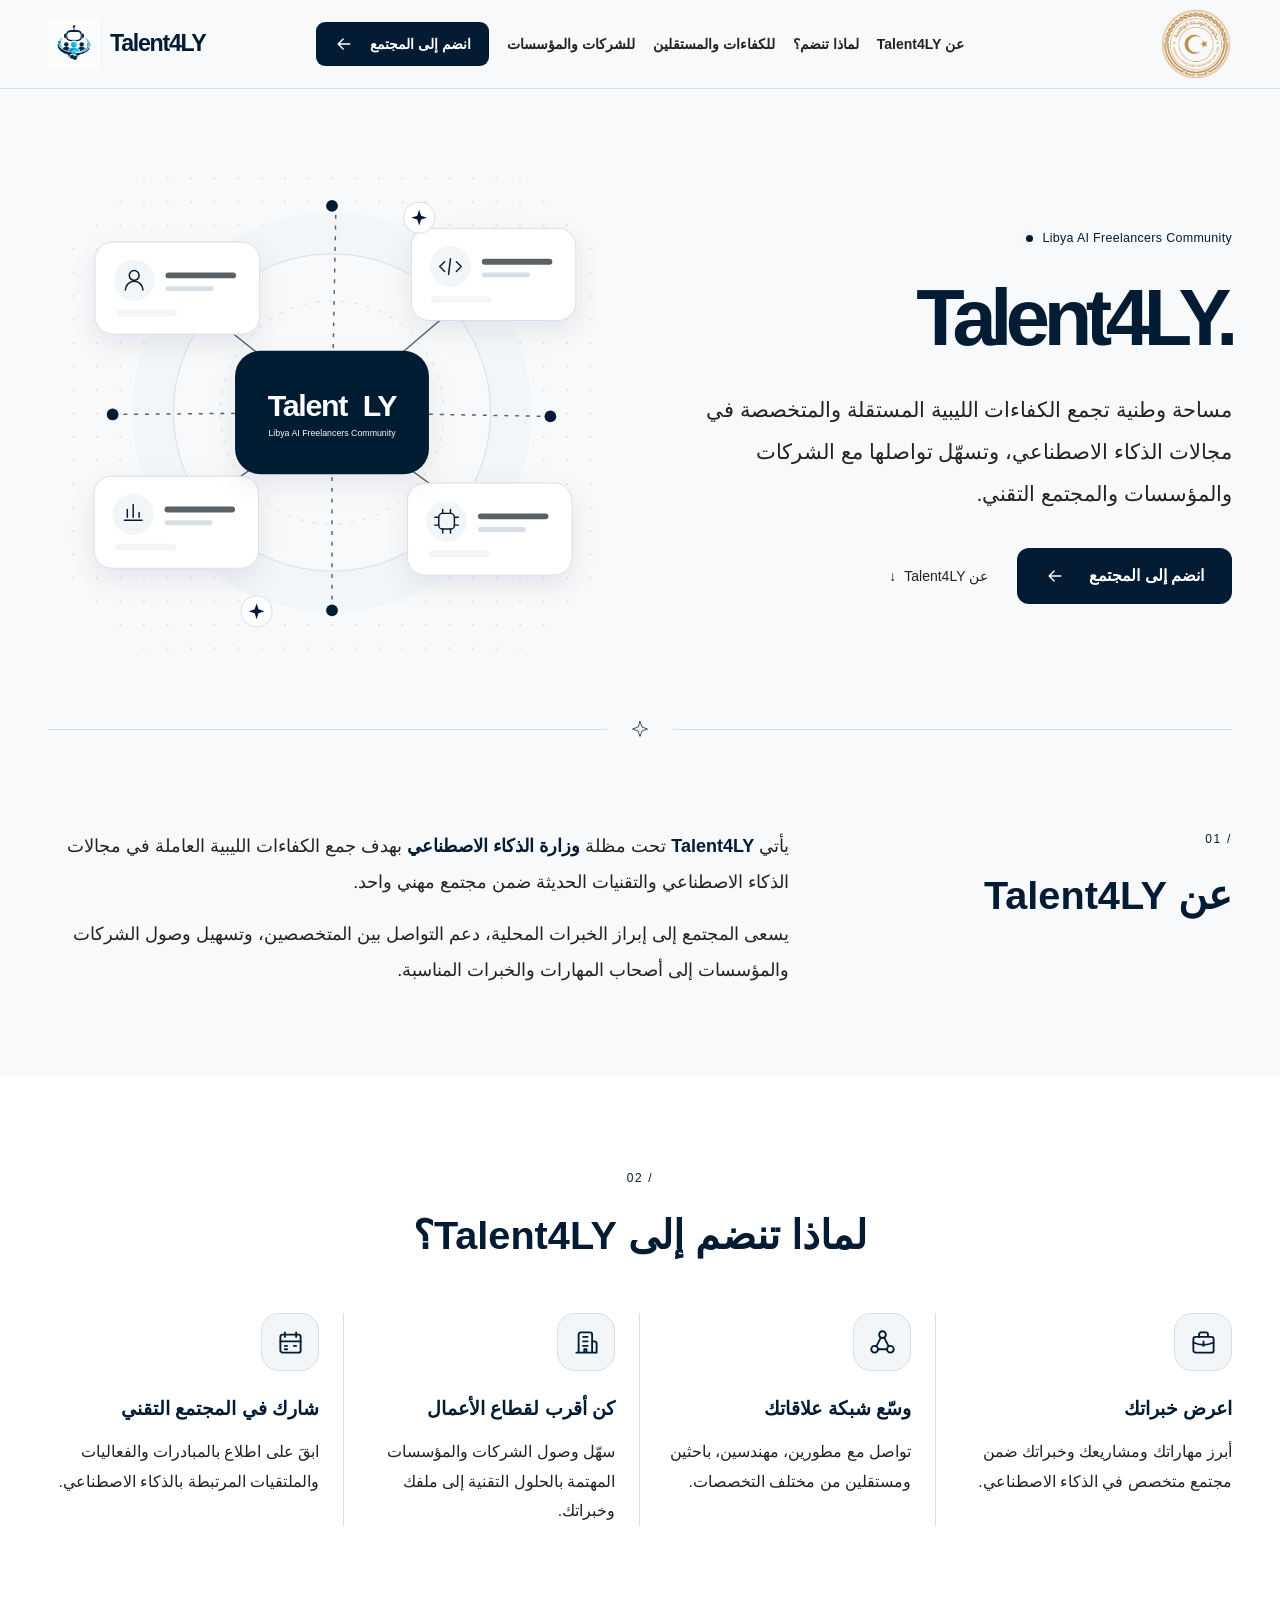
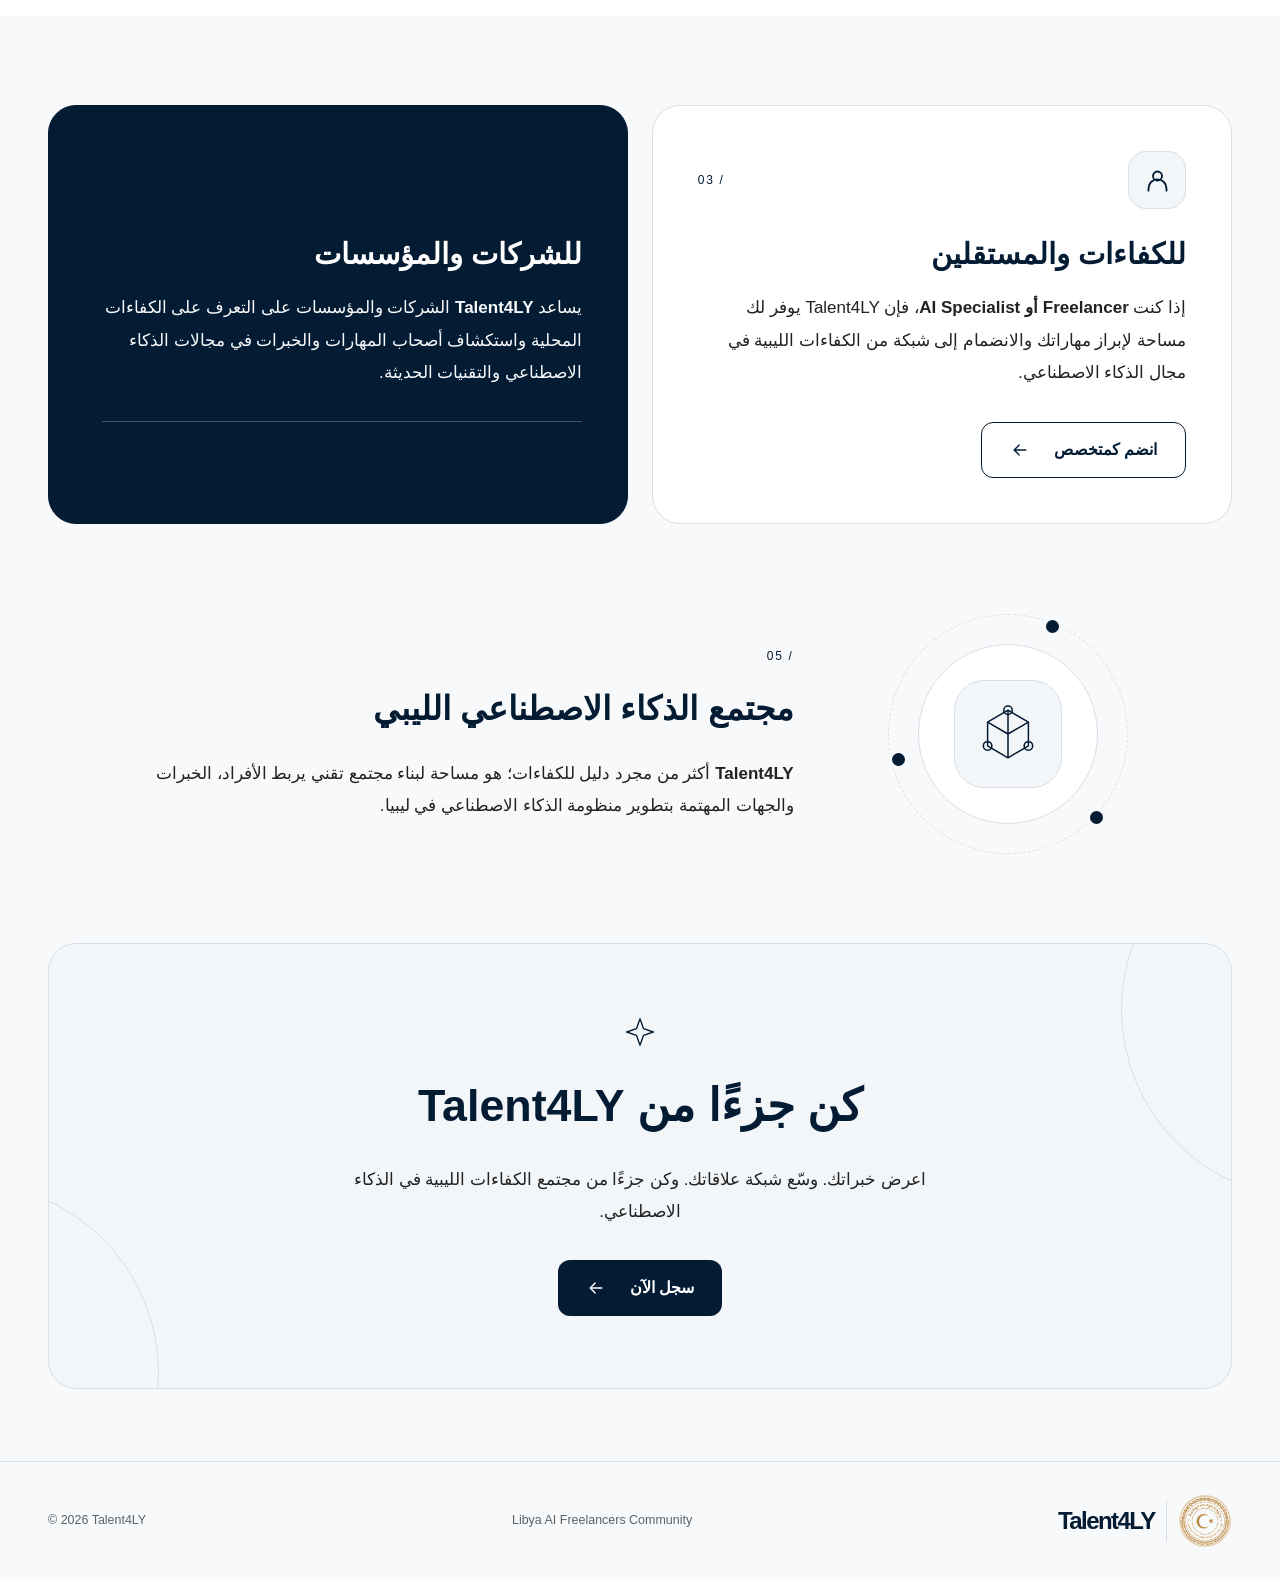
==== index.html @ d63dd7c6 "Move site files to repository root for GitHub Pages" ====
<!doctype html>
<html lang="ar" dir="rtl">
  <head>
    <meta charset="UTF-8">
    <meta name="viewport" content="width=device-width, initial-scale=1.0">
    <meta name="theme-color" content="#163e35">
    <meta name="description" content="Talent4LY مساحة وطنية تجمع الكفاءات الليبية المستقلة والمتخصصة في مجالات الذكاء الاصطناعي، وتسهّل تواصلها مع الشركات والمؤسسات والمجتمع التقني.">
    <title>Talent4LY | مجتمع مستقلي الذكاء الاصطناعي في ليبيا</title>
    <link rel="stylesheet" href="./style.css">
    <script src="./script.js" defer></script>
  </head>
  <body>
    <a class="skip-link" href="#main-content">انتقل إلى المحتوى</a>

    <!-- Shared vector icons keep the page independent of external libraries. -->
    <svg class="icon-definitions" xmlns="http://www.w3.org/2000/svg" aria-hidden="true">
      <defs>
        <symbol id="icon-arrow" viewBox="0 0 24 24">
          <path d="M19 12H5m6-6-6 6 6 6" />
        </symbol>
        <symbol id="icon-brand" viewBox="0 0 40 40">
          <path d="m20 6 12 7v14l-12 7-12-7V13Zm0 0v14m12-7-12 7-12-7m12 7v14" />
          <circle cx="20" cy="6" r="2.5" /><circle cx="8" cy="27" r="2.5" /><circle cx="32" cy="27" r="2.5" />
        </symbol>
        <symbol id="icon-work" viewBox="0 0 24 24">
          <rect x="3" y="7" width="18" height="14" rx="2" />
          <path d="M8 7V5a2 2 0 0 1 2-2h4a2 2 0 0 1 2 2v2M3 12a21 21 0 0 0 18 0M12 11v4" />
        </symbol>
        <symbol id="icon-network" viewBox="0 0 24 24">
          <circle cx="12" cy="5" r="3" /><circle cx="5" cy="18" r="3" /><circle cx="19" cy="18" r="3" />
          <path d="m10.5 7.6-4 7.8m7-7.8 4 7.8M8 18h8" />
        </symbol>
        <symbol id="icon-building" viewBox="0 0 24 24">
          <path d="M3 21h18M5 21V5a2 2 0 0 1 2-2h8a2 2 0 0 1 2 2v16m0-10h2a2 2 0 0 1 2 2v8M9 7h4M9 11h4M9 15h4m-3 6v-3h2v3" />
        </symbol>
        <symbol id="icon-calendar" viewBox="0 0 24 24">
          <rect x="3" y="5" width="18" height="16" rx="2" />
          <path d="M7 3v4m10-4v4M3 11h18m-14 4h2m6 0h2m-10 3h2" />
        </symbol>
        <symbol id="icon-person" viewBox="0 0 24 24">
          <circle cx="12" cy="8" r="4" /><path d="M4 21v-2a8 8 0 0 1 16 0v2" />
        </symbol>
        <symbol id="icon-spark" viewBox="0 0 24 24">
          <path d="m12 2 2.6 7.4L22 12l-7.4 2.6L12 22l-2.6-7.4L2 12l7.4-2.6Z" />
        </symbol>
      </defs>
    </svg>

    <header class="site-header">
      <div class="container header-inner">
        <div class="navbar-ministry">
          <img
            class="navbar-ministry-logo"
            src="./assets/ministry-logo.png"
            alt="وزارة الاقتصاد الرقمي والذكاء الاصطناعي"
            width="72" height="72" decoding="async"
          >
        </div>

        <button class="menu-toggle" type="button" aria-label="فتح القائمة"
          aria-expanded="false" aria-controls="primary-navigation">
          <span></span><span></span>
        </button>

        <nav class="site-nav" id="primary-navigation" aria-label="التنقل الرئيسي">
          <a class="nav-link" href="#about">عن Talent4LY</a>
          <a class="nav-link" href="#benefits">لماذا تنضم؟</a>
          <a class="nav-link" href="#freelancers">للكفاءات والمستقلين</a>
          <a class="nav-link" href="#companies">للشركات والمؤسسات</a>
          <a class="button button--small button--primary nav-join" href="#join" data-registration-link>
            انضم إلى المجتمع
            <svg class="icon" aria-hidden="true"><use href="#icon-arrow" /></svg>
          </a>
        </nav>

        <a class="navbar-project" href="#home" dir="ltr" aria-label="Talent4LY، الصفحة الرئيسية">
          <img class="navbar-project-logo" src="./assets/bot-logo.png"
            alt="" width="52" height="52" decoding="async">
          <span class="navbar-project-name">Talent<span>4</span>LY</span>
        </a>
      </div>
    </header>

    <main id="main-content" tabindex="-1">
      <section class="hero" id="home" aria-labelledby="hero-title">
        <div class="container hero-grid">
          <div class="hero-content">
            <p class="eyebrow" dir="ltr"><span class="status-dot" aria-hidden="true"></span>Libya AI Freelancers Community</p>
            <h1 class="hero-title" id="hero-title" dir="ltr">Talent<span>4</span>LY<span class="title-dot" aria-hidden="true">.</span></h1>
            <p class="hero-description">مساحة وطنية تجمع الكفاءات الليبية المستقلة والمتخصصة في مجالات الذكاء الاصطناعي، وتسهّل تواصلها مع الشركات والمؤسسات والمجتمع التقني.</p>
            <a class="button button--primary" href="#join" data-registration-link>انضم إلى المجتمع<svg class="icon" aria-hidden="true"><use href="#icon-arrow" /></svg></a>
            <a class="hero-explore" href="#about">عن Talent4LY<span aria-hidden="true">↓</span></a>
          </div>

          <!-- Decorative network: no member counts, profiles, or service claims. -->
          <div class="hero-visual" aria-hidden="true">
            <svg class="network-art" viewBox="0 0 580 530" xmlns="http://www.w3.org/2000/svg">
              <defs>
                <pattern id="network-dots" width="24" height="24" patternUnits="userSpaceOnUse"><circle cx="2" cy="2" r="1" fill="var(--color-border)" /></pattern>
                <filter id="card-shadow" x="-40%" y="-40%" width="180%" height="200%"><feDropShadow dx="0" dy="10" stdDeviation="13" flood-color="var(--color-primary)" flood-opacity=".08" /></filter>
              </defs>
              <rect x="16" y="16" width="548" height="498" rx="120" fill="url(#network-dots)" />
              <circle cx="290" cy="265" r="204" fill="var(--color-accent-soft)" />
              <circle cx="290" cy="265" r="162" fill="var(--color-background)" stroke="var(--color-border)" />
              <circle cx="290" cy="265" r="114" fill="none" stroke="var(--color-border)" stroke-dasharray="4 9" />
              <g fill="none" stroke="var(--color-muted)" stroke-width="1.5">
                <path d="M290 265 132 139M290 265 455 124M290 265 131 376M290 265 452 383" />
                <path d="M290 265 294 54M290 265 513 269M290 265 290 467M290 265 66 267" stroke-dasharray="4 7" />
              </g>
              <g class="network-pulse"><circle cx="290" cy="54" r="6" fill="var(--color-primary)" /><circle cx="513" cy="269" r="6" fill="var(--color-accent)" /><circle cx="290" cy="467" r="6" fill="var(--color-primary)" /><circle cx="66" cy="267" r="6" fill="var(--color-accent)" /></g>
              <g filter="url(#card-shadow)">
                <rect x="48" y="91" width="168" height="94" rx="18" fill="var(--color-surface)" stroke="var(--color-border)" />
                <rect x="371" y="77" width="168" height="94" rx="18" fill="var(--color-surface)" stroke="var(--color-border)" />
                <rect x="47" y="330" width="168" height="94" rx="18" fill="var(--color-surface)" stroke="var(--color-border)" />
                <rect x="367" y="337" width="168" height="94" rx="18" fill="var(--color-surface)" stroke="var(--color-border)" />
              </g>
              <g fill="var(--color-accent-soft)"><circle cx="88" cy="130" r="21" /><circle cx="411" cy="116" r="21" /><circle cx="87" cy="369" r="21" /><circle cx="407" cy="376" r="21" /></g>
              <g fill="none" stroke="var(--color-primary)" stroke-width="1.5" stroke-linecap="round" stroke-linejoin="round">
                <circle cx="88" cy="125" r="5" /><path d="M79 140a9 9 0 0 1 18 0" />
                <path d="m405 111-5 5 5 5m12-10 5 5-5 5m-6-13-2 16" />
                <path d="M78 375h18m-15-3v-8m6 8v-13m6 13v-5" />
                <rect x="399" y="368" width="16" height="16" rx="4" /><path d="M403 364v4m8-4v4m-8 16v4m8-4v4m-16-16h4m-4 8h4m16-8h4m-4 8h4" />
              </g>
              <g fill="var(--color-muted)"><rect x="120" y="122" width="72" height="6" rx="3" /><rect x="443" y="108" width="72" height="6" rx="3" /><rect x="119" y="361" width="72" height="6" rx="3" /><rect x="439" y="368" width="72" height="6" rx="3" /></g>
              <g fill="var(--color-border)"><rect x="120" y="136" width="49" height="5" rx="2.5" /><rect x="443" y="122" width="49" height="5" rx="2.5" /><rect x="119" y="375" width="49" height="5" rx="2.5" /><rect x="439" y="382" width="49" height="5" rx="2.5" /></g>
              <g fill="var(--color-accent-soft)"><rect x="70" y="160" width="62" height="7" rx="3.5" /><rect x="391" y="146" width="62" height="7" rx="3.5" /><rect x="69" y="399" width="62" height="7" rx="3.5" /><rect x="389" y="406" width="62" height="7" rx="3.5" /></g>
              <g filter="url(#card-shadow)">
                <rect x="191" y="202" width="198" height="126" rx="26" fill="var(--color-primary)" />
                <path d="M215 227h18m-18 0v18M365 303h-18m18 0v-18" fill="none" stroke="var(--color-accent)" stroke-width="1.5" />
                <text x="290" y="269" text-anchor="middle" fill="var(--color-white)" font-family="Arial, sans-serif" font-size="31" font-weight="700" letter-spacing="-1.3" direction="ltr">Talent<tspan fill="var(--color-accent)">4</tspan>LY</text>
                <text x="290" y="289" text-anchor="middle" fill="var(--color-background)" font-family="Arial, sans-serif" font-size="9" direction="ltr">Libya AI Freelancers Community</text>
              </g>
              <g fill="var(--color-surface)" stroke="var(--color-border)"><circle cx="379" cy="66" r="16" /><circle cx="213" cy="468" r="16" /></g>
              <path d="m379 58 2 6 6 2-6 2-2 6-2-6-6-2 6-2Zm-166 402 2 6 6 2-6 2-2 6-2-6-6-2 6-2Z" fill="var(--color-primary)" />
            </svg>
          </div>
        </div>
        <div class="container hero-rule"><span></span><svg class="icon" aria-hidden="true"><use href="#icon-spark" /></svg><span></span></div>
      </section>

      <section class="section about-section" id="about" aria-labelledby="about-title">
        <div class="container about-grid">
          <div class="section-heading">
            <span class="section-number" aria-hidden="true">01 /</span>
            <h2 id="about-title">عن <bdi>Talent4LY</bdi></h2>
          </div>
          <div class="about-copy">
            <p>يأتي <strong dir="ltr">Talent4LY</strong> تحت مظلة <strong>وزارة الذكاء الاصطناعي</strong> بهدف جمع الكفاءات الليبية العاملة في مجالات الذكاء الاصطناعي والتقنيات الحديثة ضمن مجتمع مهني واحد.</p>
            <p>يسعى المجتمع إلى إبراز الخبرات المحلية، دعم التواصل بين المتخصصين، وتسهيل وصول الشركات والمؤسسات إلى أصحاب المهارات والخبرات المناسبة.</p>
          </div>
        </div>
      </section>

      <section class="section benefits-section" id="benefits" aria-labelledby="benefits-title">
        <div class="container">
          <div class="section-heading section-heading--center">
            <span class="section-number" aria-hidden="true">02 /</span>
            <h2 id="benefits-title">لماذا تنضم إلى <bdi>Talent4LY</bdi>؟</h2>
          </div>
          <div class="benefits-grid">
            <article class="benefit">
              <span class="icon-box"><svg class="icon" aria-hidden="true"><use href="#icon-work" /></svg></span>
              <h3>اعرض خبراتك</h3>
              <p>أبرز مهاراتك ومشاريعك وخبراتك ضمن مجتمع متخصص في الذكاء الاصطناعي.</p>
            </article>
            <article class="benefit">
              <span class="icon-box"><svg class="icon" aria-hidden="true"><use href="#icon-network" /></svg></span>
              <h3>وسّع شبكة علاقاتك</h3>
              <p>تواصل مع مطورين، مهندسين، باحثين ومستقلين من مختلف التخصصات.</p>
            </article>
            <article class="benefit">
              <span class="icon-box"><svg class="icon" aria-hidden="true"><use href="#icon-building" /></svg></span>
              <h3>كن أقرب لقطاع الأعمال</h3>
              <p>سهّل وصول الشركات والمؤسسات المهتمة بالحلول التقنية إلى ملفك وخبراتك.</p>
            </article>
            <article class="benefit">
              <span class="icon-box"><svg class="icon" aria-hidden="true"><use href="#icon-calendar" /></svg></span>
              <h3>شارك في المجتمع التقني</h3>
              <p>ابقَ على اطلاع بالمبادرات والفعاليات والملتقيات المرتبطة بالذكاء الاصطناعي.</p>
            </article>
          </div>
        </div>
      </section>

      <div class="section audience-section">
        <div class="container audience-grid">
          <section class="audience-card audience-card--light" id="freelancers" aria-labelledby="freelancers-title">
            <div class="audience-card-top"><span class="icon-box"><svg class="icon" aria-hidden="true"><use href="#icon-person" /></svg></span><span class="section-number" aria-hidden="true">03 /</span></div>
            <h2 id="freelancers-title">للكفاءات والمستقلين</h2>
            <p>إذا كنت <strong><bdi>Freelancer</bdi> أو <bdi>AI Specialist</bdi></strong>، فإن <bdi>Talent4LY</bdi> يوفر لك مساحة لإبراز مهاراتك والانضمام إلى شبكة من الكفاءات الليبية في مجال الذكاء الاصطناعي.</p>
            <a class="button button--outline" href="#join" data-registration-link>انضم كمتخصص<svg class="icon" aria-hidden="true"><use href="#icon-arrow" /></svg></a>
          </section>
          <section class="audience-card audience-card--dark" id="companies" aria-labelledby="companies-title">
            <div class="audience-card-top"><span class="icon-box"><svg class="icon" aria-hidden="true"><use href="#icon-building" /></svg></span><span class="section-number" aria-hidden="true">04 /</span></div>
            <h2 id="companies-title">للشركات والمؤسسات</h2>
            <p>يساعد <strong dir="ltr">Talent4LY</strong> الشركات والمؤسسات على التعرف على الكفاءات المحلية واستكشاف أصحاب المهارات والخبرات في مجالات الذكاء الاصطناعي والتقنيات الحديثة.</p>
            <p class="audience-tagline">اكتشف الكفاءات. ابنِ علاقات مهنية. وتواصل مباشرة مع المتخصصين.</p>
          </section>
        </div>
      </div>

      <section class="section community-section" aria-labelledby="community-title">
        <div class="container community-grid">
          <div class="community-mark" aria-hidden="true">
            <span class="community-ring community-ring--outer"></span><span class="community-ring community-ring--inner"></span>
            <span class="community-center"><svg class="icon"><use href="#icon-brand" /></svg></span>
            <span class="community-node community-node--one"></span><span class="community-node community-node--two"></span><span class="community-node community-node--three"></span>
          </div>
          <div class="community-copy">
            <span class="section-number" aria-hidden="true">05 /</span>
            <h2 id="community-title">مجتمع الذكاء الاصطناعي الليبي</h2>
            <p><strong dir="ltr">Talent4LY</strong> أكثر من مجرد دليل للكفاءات؛ هو مساحة لبناء مجتمع تقني يربط الأفراد، الخبرات والجهات المهتمة بتطوير منظومة الذكاء الاصطناعي في ليبيا.</p>
          </div>
        </div>
      </section>

      <section class="join-section" id="join" aria-labelledby="join-title">
        <div class="container">
          <div class="join-panel">
            <svg class="join-spark icon" aria-hidden="true"><use href="#icon-spark" /></svg>
            <h2 id="join-title">كن جزءًا من <bdi>Talent4LY</bdi></h2>
            <p>اعرض خبراتك. وسّع شبكة علاقاتك. وكن جزءًا من مجتمع الكفاءات الليبية في الذكاء الاصطناعي.</p>
            <a class="button button--primary" href="#join" data-registration-link>سجل الآن<svg class="icon" aria-hidden="true"><use href="#icon-arrow" /></svg></a>
            <noscript><p class="no-script-note" id="registration-fallback">رابط التسجيل غير متاح في هذه النسخة.</p></noscript>
          </div>
        </div>
      </section>
    </main>

    <footer class="site-footer">
      <div class="container footer-inner">
        <a class="brand footer-brand" href="#home" aria-label="Talent4LY، العودة إلى بداية الصفحة">
          <img
            class="ministry-logo ministry-logo--footer" width="54" height="54" loading="lazy" decoding="async"
            src="./assets/ministry-logo.png"
            alt="حكومة الوحدة الوطنية - مكتب وزير الدولة للذكاء الاصطناعي والاقتصاد الرقمي والتطبيقات الإلكترونية"
          >
          <span class="brand-divider" aria-hidden="true"></span>
          <span class="brand-name" dir="ltr">Talent<span>4</span>LY</span>
        </a>
        <p lang="en" dir="ltr">Libya AI Freelancers Community</p>
        <small dir="ltr">© <span data-current-year>2026</span> Talent4LY</small>
      </div>
    </footer>

    <!-- A clear fallback until the real external registration URL is supplied. -->
    <dialog class="registration-dialog" id="registration-dialog" aria-labelledby="registration-title" aria-describedby="registration-description">
      <form method="dialog"><button class="dialog-close" aria-label="إغلاق" type="submit">×</button></form>
      <span class="icon-box"><svg class="icon" aria-hidden="true"><use href="#icon-network" /></svg></span>
      <h2 id="registration-title">الانضمام إلى <bdi>Talent4LY</bdi></h2>
      <p id="registration-description">رابط التسجيل غير متاح حالياً.</p>
      <form method="dialog"><button class="button button--primary" type="submit">حسناً</button></form>
    </dialog>
  </body>
</html>
---- style.css ----
/* 1. Design tokens: change the site's colors here. */
:root {
  --color-primary: #031B33;
  --color-accent: #031B33;
  --color-accent-hover: #0A284A;
  --color-accent-soft: #F3F6F9;
  --color-background: #F8F9FA;
  --color-surface: #FFFFFF;
  --color-white: #FFFFFF;
  --color-body: #222222;
  --color-muted: #5A6268;
  --color-border: #D8DEE5;
  --color-border-on-dark: rgb(255 255 255 / 25%);
  --color-shadow: rgb(3 27 51 / 12%);
  --color-shadow-strong: rgb(3 27 51 / 18%);
  --color-backdrop: rgb(3 27 51 / 70%);
  --font-arabic: "Segoe UI", Tahoma, Arial, sans-serif;
  --font-latin: Arial, Helvetica, sans-serif;
  --text-small: 0.875rem;
  --text-body: 1.0625rem;
  --text-heading: clamp(1.75rem, 3.1vw, 2.625rem);
  --space-1: 0.5rem;
  --space-2: 1rem;
  --space-3: 1.5rem;
  --space-4: 2rem;
  --space-5: 3rem;
  --space-6: 4.5rem;
  --space-section: clamp(4rem, 7vw, 6.5rem);
  --radius-small: 0.75rem;
  --radius-large: 1.75rem;
  --container-width: 1200px;
  --header-height: 88px;
  --transition: 180ms ease;
}

/* 2. Base styles and reusable elements. */
*,
*::before,
*::after {
  box-sizing: border-box;
}

html {
  scroll-behavior: smooth;
  scroll-padding-block-start: calc(var(--header-height) + var(--space-3));
}

body {
  margin: 0;
  background: var(--color-background);
  color: var(--color-body);
  font-family: var(--font-arabic);
  font-size: var(--text-body);
  line-height: 1.9;
  -webkit-font-smoothing: antialiased;
}

body,
button,
a {
  -webkit-tap-highlight-color: transparent;
}

h1,
h2,
h3,
p {
  margin: 0;
}

h1,
h2,
h3 {
  color: var(--color-primary);
  line-height: 1.5;
  font-weight: 700;
  text-wrap: balance;
}

h2 {
  font-size: var(--text-heading);
}

h3 {
  font-size: 1.2rem;
}

p {
  color: var(--color-body);
}

strong {
  font-weight: 700;
}

a {
  color: inherit;
  text-decoration: none;
}

button {
  font: inherit;
  cursor: pointer;
}

button,
svg {
  flex-shrink: 0;
}

::selection {
  background: var(--color-accent);
  color: var(--color-primary);
}

:focus-visible {
  outline: 3px solid var(--color-primary);
  outline-offset: 5px;
}

.container {
  inline-size: min(var(--container-width), calc(100% - 96px));
  margin-inline: auto;
}

.section {
  padding-block: var(--space-section);
}

.icon-definitions {
  position: absolute;
  inline-size: 0;
  block-size: 0;
  overflow: hidden;
}

.icon {
  display: block;
  inline-size: 24px;
  block-size: 24px;
  fill: none;
  stroke: currentColor;
  stroke-width: 1.65;
  stroke-linecap: round;
  stroke-linejoin: round;
}

.icon-box {
  display: inline-grid;
  place-items: center;
  inline-size: 58px;
  block-size: 58px;
  border: 1px solid var(--color-border);
  border-radius: 18px;
  background: var(--color-accent-soft);
  color: var(--color-primary);
}

.icon-box .icon {
  inline-size: 27px;
  block-size: 27px;
}

.button {
  display: inline-flex;
  align-items: center;
  justify-content: center;
  gap: var(--space-3);
  min-block-size: 56px;
  padding: 0.8rem 1.75rem;
  border: 1px solid transparent;
  border-radius: var(--radius-small);
  font-family: var(--font-arabic);
  font-size: 1rem;
  font-weight: 600;
  line-height: 1.5;
  cursor: pointer;
  transition: background-color var(--transition), color var(--transition), border-color var(--transition), transform var(--transition), box-shadow var(--transition);
}

.button .icon {
  inline-size: 20px;
  block-size: 20px;
  transition: transform var(--transition);
}

.button:hover .icon {
  transform: translateX(-4px);
}

.button:active {
  transform: translateY(1px);
}

.button--primary {
  background-color: #031B33;
  color: #FFFFFF;
  border: none;
}

.button--primary:hover {
  background-color: #0A284A;
  color: #FFFFFF;
  box-shadow: 0 6px 18px rgb(3 27 51 / 18%);
}

.button--outline {
  background-color: transparent;
  color: #031B33;
  border: 1px solid #031B33;
}

.button--outline:hover {
  background-color: #031B33;
  color: #FFFFFF;
  border-color: #031B33;
}

.button--small {
  min-block-size: 44px;
  padding: 0.6rem 1.15rem;
  border-radius: 9px;
  font-size: var(--text-small);
  gap: var(--space-2);
}

.section-number {
  display: block;
  margin-block-end: var(--space-2);
  color: var(--color-primary);
  font-family: var(--font-latin);
  font-size: 0.75rem;
  letter-spacing: 0.14em;
  direction: ltr;
  text-align: start;
}

.section-heading--center {
  text-align: center;
}

.section-heading--center .section-number {
  text-align: center;
}

.skip-link {
  position: fixed;
  inset-block-start: -100px;
  inset-inline-start: var(--space-2);
  z-index: 100;
  padding: var(--space-1) var(--space-3);
  border-radius: var(--radius-small);
  background: var(--color-primary);
  color: var(--color-white);
}

.skip-link:focus {
  inset-block-start: var(--space-2);
}

/* Ministry identity in the footer. */
.ministry-logo {
  display: block;
  inline-size: 64px;
  block-size: 64px;
  object-fit: contain;
  flex-shrink: 0;
}

.brand-divider {
  inline-size: 1px;
  block-size: 42px;
  background: var(--color-border);
  flex-shrink: 0;
}

.ministry-logo--footer {
  inline-size: 54px;
  block-size: 54px;
}

/* 3. Header: project left, navigation center, ministry right. */
.site-header {
  position: sticky;
  inset-block-start: 0;
  z-index: 20;
  min-block-size: var(--header-height);
  border-block-end: 1px solid var(--color-border);
  background: var(--color-background);
}

.header-inner {
  position: relative;
  display: grid;
  grid-template-columns: minmax(0, 1fr) auto minmax(0, 1fr);
  grid-template-areas: "project navigation ministry";
  align-items: center;
  gap: 1rem;
  min-block-size: var(--header-height);
  padding-block: 8px;
  direction: ltr;
}

.navbar-ministry {
  grid-area: ministry;
  justify-self: end;
  display: flex;
  align-items: center;
  min-inline-size: 0;
}

.navbar-ministry-logo {
  display: block;
  inline-size: 72px;
  block-size: 72px;
  object-fit: contain;
}

.navbar-project {
  grid-area: project;
  justify-self: start;
  display: inline-flex;
  align-items: center;
  gap: 10px;
  color: var(--color-primary);
}

.navbar-project-logo {
  display: block;
  inline-size: 52px;
  block-size: 52px;
  object-fit: contain;
  flex-shrink: 0;
}

.navbar-project-name {
  font-family: var(--font-latin);
  font-size: 1.45rem;
  font-weight: 700;
  line-height: 1.2;
  letter-spacing: -0.055em;
  white-space: nowrap;
}

.site-nav {
  grid-area: navigation;
  justify-self: center;
  display: flex;
  align-items: center;
  justify-content: center;
  gap: clamp(0.75rem, 1.4vw, 1.25rem);
  direction: rtl;
}

.nav-link {
  padding-block: 0.75rem;
  color: var(--color-body);
  font-size: var(--text-small);
  font-weight: 600;
  line-height: 1.5;
  white-space: nowrap;
  transition: color var(--transition);
}

.nav-link:hover {
  color: var(--color-primary);
}

.nav-join {
  flex-shrink: 0;
  white-space: nowrap;
}

.menu-toggle {
  grid-area: toggle;
  justify-self: center;
  display: none;
  align-items: center;
  justify-content: center;
  flex-direction: column;
  gap: 6px;
  inline-size: 44px;
  block-size: 44px;
  padding: 0;
  border: 1px solid var(--color-border);
  border-radius: 10px;
  background: var(--color-surface);
  color: var(--color-primary);
}

.menu-toggle span {
  inline-size: 19px;
  block-size: 2px;
  border-radius: 1px;
  background: currentColor;
  transition: transform var(--transition);
}

.menu-toggle[aria-expanded="true"] span:first-child {
  transform: translateY(4px) rotate(45deg);
}

.menu-toggle[aria-expanded="true"] span:last-child {
  transform: translateY(-4px) rotate(-45deg);
}

/* Footer identity. */
.brand {
  display: inline-flex;
  align-items: center;
  gap: 0.7rem;
  color: var(--color-primary);
}

.brand-name {
  font-family: var(--font-latin);
  font-size: 1.5rem;
  font-weight: 700;
  letter-spacing: -0.065em;
}

/* 4. Hero and decorative network. */
.hero {
  padding-block-start: clamp(2.5rem, 5vw, 5rem);
}

.hero-grid {
  display: grid;
  grid-template-columns: 1fr 1fr;
  align-items: center;
  gap: var(--space-5);
  padding-block-end: var(--space-5);
}

.hero-content {
  padding-block: var(--space-3);
}

.eyebrow {
  display: inline-flex;
  align-items: center;
  gap: 0.6rem;
  font-family: var(--font-latin);
  font-size: 0.78rem;
  line-height: 1.5;
  letter-spacing: 0.025em;
  color: var(--color-primary);
}

.status-dot {
  inline-size: 7px;
  block-size: 7px;
  border-radius: 50%;
  background: var(--color-accent);
  box-shadow: 0 0 0 4px var(--color-accent-soft);
}

.hero-title {
  margin-block: var(--space-3) var(--space-4);
  font-family: var(--font-latin);
  font-size: clamp(3.75rem, 6.2vw, 5.6rem);
  font-weight: 800;
  line-height: 1;
  letter-spacing: -0.08em;
  text-align: right;
}

.hero-title > span:first-child {
  color: var(--color-primary);
}

.title-dot {
  color: var(--color-accent);
}

.hero-description {
  max-inline-size: 540px;
  margin-block-end: var(--space-4);
  color: var(--color-body);
  font-size: clamp(1.15rem, 1.65vw, 1.45rem);
  font-weight: 500;
  line-height: 2;
}

.hero-explore {
  display: inline-flex;
  align-items: center;
  gap: var(--space-1);
  margin-inline-start: var(--space-3);
  padding: 0.75rem 0;
  font-size: var(--text-small);
  color: var(--color-body);
}

.hero-explore:hover {
  color: var(--color-primary);
}

.hero-visual {
  min-inline-size: 0;
}

.network-art {
  display: block;
  inline-size: 100%;
  block-size: auto;
}

.hero-rule {
  display: flex;
  align-items: center;
  gap: var(--space-3);
  color: var(--color-accent);
}

.hero-rule > span {
  flex: 1;
  block-size: 1px;
  background: var(--color-border);
}

.hero-rule .icon {
  inline-size: 18px;
  block-size: 18px;
  stroke-width: 1;
}

/* 5. About and benefit sections. */
.about-grid {
  display: grid;
  grid-template-columns: 0.8fr 1.6fr;
  gap: var(--space-6);
}

.about-grid .section-number {
  text-align: right;
}

.about-copy {
  max-inline-size: 750px;
}

.about-copy p {
  font-size: 1.125rem;
  line-height: 2;
}

.about-copy p + p {
  margin-block-start: var(--space-2);
}

.about-copy strong {
  color: var(--color-primary);
}

.benefits-section {
  background: var(--color-surface);
}

.benefits-grid {
  display: grid;
  grid-template-columns: repeat(4, minmax(0, 1fr));
  margin-block-start: var(--space-5);
}

.benefit {
  padding-inline: var(--space-3);
}

.benefit + .benefit {
  border-inline-start: 1px solid var(--color-border);
}

.benefit:first-child {
  padding-inline-start: 0;
}

.benefit:last-child {
  padding-inline-end: 0;
}

.benefit h3 {
  margin-block: var(--space-3) 0.8rem;
}

.benefit p {
  font-size: 0.98rem;
}

/* 6. Audience cards. Shared structure, two visual variants. */
.audience-section {
  padding-block-end: 0;
}

.audience-grid {
  display: grid;
  grid-template-columns: repeat(2, minmax(0, 1fr));
  gap: var(--space-3);
}

.audience-card {
  display: flex;
  align-items: flex-start;
  flex-direction: column;
  padding: clamp(1.75rem, 3.5vw, 3rem);
  border: 1px solid var(--color-border);
  border-radius: var(--radius-large);
}

.audience-card--light {
  background: var(--color-surface);
}

.audience-card--dark {
  border-color: var(--color-primary);
  background: var(--color-primary);
  color: var(--color-white);
}

.audience-card-top {
  display: flex;
  align-items: center;
  justify-content: space-between;
  inline-size: 100%;
  margin-block-end: var(--space-3);
}

.audience-card-top .section-number {
  margin: 0;
}

.audience-card h2 {
  margin-block-end: var(--space-2);
  font-size: clamp(1.6rem, 2.25vw, 2rem);
}

.audience-card > p {
  margin-block-end: var(--space-4);
}

.audience-card .button,
.audience-card .audience-tagline {
  margin-block-start: auto;
}

.audience-card--dark h2 {
  color: var(--color-white);
}

.audience-card--dark .icon-box {
  border-color: var(--color-accent);
  background: transparent;
  color: var(--color-accent);
}

.audience-card--dark .section-number {
  color: var(--color-accent);
}

.audience-card--dark p {
  color: var(--color-background);
}

.audience-card--dark .audience-tagline {
  margin-block-end: 0;
  padding-block-start: var(--space-3);
  border-block-start: 1px solid var(--color-border-on-dark);
  color: var(--color-accent);
  font-weight: 600;
}

/* 7. Community statement and final call to action. */
.community-grid {
  display: grid;
  grid-template-columns: 0.6fr 1.4fr;
  align-items: center;
  gap: var(--space-6);
  max-inline-size: 1020px;
}

.community-copy .section-number {
  text-align: right;
}

.community-copy h2 {
  margin-block-end: var(--space-3);
  font-size: clamp(1.6rem, 2.6vw, 2.25rem);
}

.community-mark {
  position: relative;
  display: grid;
  place-items: center;
  inline-size: 240px;
  block-size: 240px;
  margin-inline: auto;
}

.community-ring {
  position: absolute;
  border: 1px solid var(--color-border);
  border-radius: 50%;
}

.community-ring--outer {
  inset: 0;
  border-style: dashed;
}

.community-ring--inner {
  inset: 30px;
  background: var(--color-surface);
}

.community-center {
  position: relative;
  display: grid;
  place-items: center;
  inline-size: 108px;
  block-size: 108px;
  border: 1px solid var(--color-border);
  border-radius: 30px;
  background: var(--color-accent-soft);
  color: var(--color-primary);
}

.community-center .icon {
  inline-size: 68px;
  block-size: 68px;
  stroke-width: 0.9;
}

.community-node {
  position: absolute;
  inline-size: 13px;
  block-size: 13px;
  border: 4px solid var(--color-background);
  border-radius: 50%;
  background: var(--color-accent);
  box-sizing: content-box;
}

.community-node--one {
  inset-block-start: 2px;
  inset-inline-start: 65px;
}

.community-node--two {
  inset-inline-end: 0;
  inset-block-start: 135px;
  background: var(--color-accent);
}

.community-node--three {
  inset-block-end: 26px;
  inset-inline-start: 21px;
}

.join-section {
  padding-block-end: var(--space-6);
}

.join-panel {
  position: relative;
  overflow: hidden;
  padding: var(--space-6) var(--space-4);
  border: 1px solid var(--color-border);
  border-radius: var(--radius-large);
  background: var(--color-accent-soft);
  text-align: center;
}

.join-panel::before,
.join-panel::after {
  content: "";
  position: absolute;
  inline-size: 380px;
  block-size: 380px;
  border: 1px solid var(--color-border);
  border-radius: 50%;
  pointer-events: none;
}

.join-panel::before {
  inset-inline-start: -270px;
  inset-block-start: -125px;
}

.join-panel::after {
  inset-inline-end: -270px;
  inset-block-end: -175px;
}

.join-spark {
  inline-size: 32px;
  block-size: 32px;
  margin-inline: auto;
  margin-block-end: var(--space-3);
  color: var(--color-accent);
  stroke-width: 1;
}

.join-panel h2 {
  font-size: clamp(2rem, 3.5vw, 3rem);
}

.join-panel > p {
  max-inline-size: 620px;
  margin: var(--space-3) auto var(--space-4);
}

.no-script-note {
  margin-block-start: var(--space-3);
}

/* 8. Footer and registration fallback dialog. */
.site-footer {
  border-block-start: 1px solid var(--color-border);
  padding-block: var(--space-4);
}

.footer-inner {
  display: flex;
  align-items: center;
  justify-content: space-between;
  gap: var(--space-3);
}

.footer-inner p,
.footer-inner small {
  font-family: var(--font-latin);
  font-size: 0.78rem;
  color: var(--color-muted);
}

.registration-dialog {
  inline-size: min(440px, calc(100% - 32px));
  max-block-size: calc(100dvh - 40px);
  padding: var(--space-5) var(--space-4) var(--space-4);
  border: 1px solid var(--color-border);
  border-radius: var(--radius-large);
  background: var(--color-background);
  color: var(--color-primary);
  text-align: center;
  box-shadow: 0 24px 80px var(--color-shadow-strong);
}

.registration-dialog::backdrop {
  background: var(--color-backdrop);
  backdrop-filter: blur(4px);
}

.registration-dialog h2 {
  margin-block: var(--space-3) var(--space-2);
  font-size: 1.55rem;
}

.registration-dialog p {
  margin-block-end: var(--space-3);
}

.dialog-close {
  position: absolute;
  inset-inline-end: 12px;
  inset-block-start: 12px;
  inline-size: 44px;
  block-size: 44px;
  border: 0;
  border-radius: 50%;
  background: transparent;
  color: var(--color-body);
  font-size: 1.75rem;
  line-height: 1;
}

.dialog-close:hover {
  background: var(--color-surface);
}

/* 9. Responsive layouts. Keep the menu breakpoint in script.js aligned. */
@media (max-width: 1100px) {
  :root {
    --header-height: 80px;
  }

  .container {
    inline-size: calc(100% - 64px);
  }

  .header-inner {
    grid-template-columns: minmax(0, 1fr) 44px minmax(0, 1fr);
    grid-template-areas: "project toggle ministry" "navigation navigation navigation";
    gap: 0 12px;
    padding-block: 12px;
  }

  .navbar-ministry-logo {
    inline-size: 56px;
    block-size: 56px;
  }

  .navbar-project {
    gap: 8px;
  }

  .navbar-project-logo {
    inline-size: 42px;
    block-size: 42px;
  }

  .navbar-project-name {
    font-size: 1.125rem;
  }

  /* Without JavaScript, links stay visible in a second row. */
  .site-nav {
    inline-size: 100%;
    flex-wrap: wrap;
    gap: 8px 16px;
    padding-block: 12px;
  }

  .has-js .menu-toggle {
    display: flex;
  }

  .has-js .site-nav {
    grid-area: auto;
    position: absolute;
    inset-block-start: 100%;
    inset-inline: 0;
    display: none;
    flex-direction: column;
    align-items: stretch;
    flex-wrap: nowrap;
    gap: 4px;
    padding: 12px;
    border: 1px solid var(--color-border);
    border-radius: 0 0 16px 16px;
    background: var(--color-background);
    box-shadow: 0 16px 24px var(--color-shadow);
  }

  .has-js .site-nav.is-open {
    display: flex;
  }

  .nav-link {
    padding: 12px 16px;
    border-radius: 8px;
    font-size: 1rem;
    text-align: right;
  }

  .nav-link:hover {
    background: var(--color-accent-soft);
  }

  .nav-join {
    margin-block-start: 8px;
    padding: 12px 16px;
    font-size: 0.95rem;
  }

  .hero-grid {
    gap: var(--space-3);
  }

  .benefits-grid {
    grid-template-columns: repeat(2, minmax(0, 1fr));
    gap: var(--space-4) 0;
  }

  .benefit {
    padding-inline: var(--space-4);
  }

  .benefit:nth-child(odd) {
    padding-inline-start: 0;
    border-inline-start: 0;
  }

  .benefit:nth-child(even) {
    padding-inline-end: 0;
  }
}

@media (max-width: 900px) {
  .hero-grid {
    grid-template-columns: 1.05fr 0.95fr;
  }

  .hero-title {
    font-size: clamp(3rem, 7vw, 4rem);
  }

  .hero-explore {
    margin-inline-start: var(--space-2);
  }

  .about-grid,
  .community-grid {
    gap: var(--space-4);
  }

  .community-mark {
    transform: scale(0.82);
  }
}

@media (max-width: 680px) {
  :root {
    --header-height: 76px;
    --text-body: 1rem;
    --radius-large: 1.4rem;
  }

  .container {
    inline-size: calc(100% - 40px);
  }

  .navbar-ministry-logo {
    inline-size: 52px;
    block-size: 52px;
  }

  .navbar-project-logo {
    inline-size: 40px;
    block-size: 40px;
  }

  .navbar-project-name {
    font-size: 1.1rem;
  }

  .ministry-logo {
    inline-size: 52px;
    block-size: 52px;
  }

  .brand-divider {
    block-size: 34px;
  }

  .brand-name {
    font-size: 1.4rem;
  }

  .hero {
    padding-block-start: var(--space-4);
  }

  .hero-grid {
    grid-template-columns: minmax(0, 1fr);
    gap: 0;
    padding-block-end: var(--space-2);
  }

  .hero-content {
    padding-block: var(--space-2);
  }

  .hero-title {
    font-size: clamp(3.7rem, 13vw, 5.3rem);
    margin-block: var(--space-3);
  }

  .hero-description {
    max-inline-size: 100%;
    font-size: 1.2rem;
    line-height: 1.95;
    margin-block-end: var(--space-3);
  }

  .hero-visual {
    inline-size: min(100%, 420px);
    margin-inline: auto;
  }

  .about-grid,
  .audience-grid,
  .community-grid {
    grid-template-columns: minmax(0, 1fr);
  }

  .about-grid {
    gap: var(--space-3);
  }

  .about-copy p {
    font-size: 1rem;
  }

  .benefits-grid {
    gap: var(--space-4) var(--space-3);
    margin-block-start: var(--space-4);
  }

  .benefit,
  .benefit:nth-child(even),
  .benefit:nth-child(odd) {
    padding-inline: 0;
    border-inline-start: 0;
  }

  .benefit h3 {
    font-size: 1.08rem;
    margin-block-start: var(--space-2);
  }

  .benefit p {
    font-size: 0.92rem;
  }

  .icon-box {
    inline-size: 50px;
    block-size: 50px;
    border-radius: 15px;
  }

  .audience-card {
    padding: var(--space-4) var(--space-3);
  }

  .community-grid {
    gap: var(--space-3);
  }

  .community-mark {
    inline-size: 210px;
    block-size: 210px;
    transform: none;
  }

  .community-copy {
    text-align: center;
  }

  .community-copy .section-number {
    text-align: center;
  }

  .join-panel {
    padding: var(--space-5) var(--space-3);
  }

  .join-panel h2 {
    font-size: 1.9rem;
  }

  .footer-inner {
    flex-wrap: wrap;
    justify-content: center;
    text-align: center;
    gap: var(--space-2);
  }

  .footer-inner p {
    inline-size: 100%;
    order: 1;
  }

  .footer-inner small {
    inline-size: 100%;
    order: 2;
  }
}

@media (max-width: 380px) {
  .header-inner {
    gap: 0 8px;
  }

  .navbar-ministry-logo {
    inline-size: 46px;
    block-size: 46px;
  }

  .navbar-project {
    gap: 6px;
  }

  .navbar-project-logo {
    inline-size: 32px;
    block-size: 32px;
  }

  .navbar-project-name {
    font-size: 0.9rem;
  }

  .eyebrow {
    font-size: 0.69rem;
  }

  .brand-name {
    font-size: 1.15rem;
  }

  .hero-content .button {
    padding-inline: 1rem;
    gap: var(--space-2);
  }

  .hero-explore {
    font-size: 0.8rem;
    margin-inline-start: 0.6rem;
  }

  .benefits-grid {
    grid-template-columns: minmax(0, 1fr);
  }
}

/* Respect visitors who prefer reduced motion. */
@media (prefers-reduced-motion: reduce) {
  html {
    scroll-behavior: auto;
  }

  *,
  *::before,
  *::after {
    transition: none !important;
    animation: none !important;
  }
}


/* 10. Talent4LY registration page. */
.registration-page {
  min-block-size: 100vh;
  background:
    radial-gradient(circle at 12% 8%, rgb(3 27 51 / 5%), transparent 28rem),
    var(--color-background);
}

.registration-header {
  position: sticky;
  inset-block-start: 0;
  z-index: 20;
  border-block-end: 1px solid var(--color-border);
  background: rgb(248 249 250 / 94%);
  backdrop-filter: blur(12px);
}

.registration-header-inner {
  min-block-size: var(--header-height);
  display: flex;
  align-items: center;
  justify-content: space-between;
  gap: var(--space-3);
}

.registration-back {
  display: inline-flex;
  align-items: center;
  gap: 0.55rem;
  color: var(--color-primary);
  font-size: 0.95rem;
  font-weight: 700;
}

.registration-back:hover {
  color: var(--color-accent-hover);
}

.registration-brand {
  display: inline-flex;
  align-items: center;
  gap: 0.65rem;
  color: var(--color-primary);
}

.registration-brand img {
  inline-size: 46px;
  block-size: 46px;
  object-fit: contain;
}

.registration-brand-name {
  font-family: var(--font-latin);
  font-size: 1.35rem;
  font-weight: 800;
  letter-spacing: -0.055em;
  direction: ltr;
}

.registration-main {
  padding-block: clamp(2.5rem, 6vw, 5rem);
}

.registration-shell {
  display: grid;
  grid-template-columns: minmax(0, 0.72fr) minmax(0, 1.28fr);
  gap: clamp(1.5rem, 4vw, 4rem);
  align-items: start;
}

.registration-intro {
  position: sticky;
  inset-block-start: calc(var(--header-height) + 2rem);
  padding: clamp(1.5rem, 3vw, 2.5rem);
  border: 1px solid var(--color-border);
  border-radius: var(--radius-large);
  background: var(--color-accent-soft);
}

.registration-intro .eyebrow {
  margin-block-end: var(--space-3);
}

.registration-intro h1 {
  margin-block-end: var(--space-3);
  font-size: clamp(2.1rem, 4vw, 3.35rem);
}

.registration-intro p {
  color: var(--color-muted);
}

.registration-note-list {
  margin: var(--space-4) 0 0;
  padding: 0;
  list-style: none;
  display: grid;
  gap: 0.9rem;
}

.registration-note-list li {
  display: flex;
  align-items: flex-start;
  gap: 0.75rem;
  color: var(--color-body);
  font-size: 0.96rem;
}

.registration-note-list li::before {
  content: "✓";
  display: grid;
  place-items: center;
  inline-size: 24px;
  block-size: 24px;
  flex: 0 0 24px;
  border-radius: 50%;
  background: var(--color-primary);
  color: var(--color-white);
  font-size: 0.75rem;
  font-weight: 800;
}

.registration-card {
  padding: clamp(1.35rem, 3vw, 2.6rem);
  border: 1px solid var(--color-border);
  border-radius: var(--radius-large);
  background: var(--color-surface);
  box-shadow: 0 18px 55px rgb(3 27 51 / 7%);
}

.registration-card-header {
  margin-block-end: var(--space-4);
  padding-block-end: var(--space-3);
  border-block-end: 1px solid var(--color-border);
}

.registration-card-header h2 {
  margin-block-end: 0.45rem;
  font-size: clamp(1.55rem, 2.7vw, 2rem);
}

.registration-card-header p {
  color: var(--color-muted);
  font-size: 0.94rem;
}

.registration-form {
  display: grid;
  gap: 1.35rem;
}

.form-field {
  display: grid;
  gap: 0.55rem;
}

.form-label,
.form-legend {
  color: var(--color-primary);
  font-weight: 700;
  line-height: 1.65;
}

.form-label small,
.form-legend small {
  color: var(--color-muted);
  font-weight: 500;
}

.required-mark {
  color: #9b1c1c;
  margin-inline-start: 0.2rem;
}

.form-control {
  inline-size: 100%;
  min-block-size: 52px;
  padding: 0.75rem 0.9rem;
  border: 1px solid var(--color-border);
  border-radius: 11px;
  background: var(--color-white);
  color: var(--color-body);
  font: inherit;
  line-height: 1.55;
  transition: border-color var(--transition), box-shadow var(--transition), background-color var(--transition);
}

textarea.form-control {
  min-block-size: 170px;
  resize: vertical;
}

.form-control::placeholder {
  color: #8a9299;
}

.form-control:hover {
  border-color: #b9c2cb;
}

.form-control:focus {
  outline: none;
  border-color: var(--color-primary);
  box-shadow: 0 0 0 4px rgb(3 27 51 / 9%);
}

.form-control[aria-invalid="true"] {
  border-color: #a72323;
  box-shadow: 0 0 0 3px rgb(167 35 35 / 8%);
}

.form-help {
  color: var(--color-muted);
  font-size: 0.82rem;
  line-height: 1.7;
}

.form-error {
  display: none;
  color: #a72323;
  font-size: 0.82rem;
  font-weight: 600;
}

.form-error.is-visible {
  display: block;
}

.checkbox-fieldset {
  margin: 0;
  padding: 0;
  border: 0;
}

.checkbox-grid {
  display: grid;
  grid-template-columns: repeat(2, minmax(0, 1fr));
  gap: 0.75rem;
  margin-block-start: 0.65rem;
}

.checkbox-option {
  position: relative;
  display: flex;
  align-items: center;
  gap: 0.7rem;
  min-block-size: 54px;
  padding: 0.75rem 0.85rem;
  border: 1px solid var(--color-border);
  border-radius: 11px;
  background: var(--color-background);
  cursor: pointer;
  transition: border-color var(--transition), background-color var(--transition), box-shadow var(--transition);
}

.checkbox-option:hover {
  border-color: var(--color-primary);
  background: var(--color-accent-soft);
}

.checkbox-option:has(input:focus-visible) {
  outline: 3px solid var(--color-primary);
  outline-offset: 3px;
}

.checkbox-option input {
  inline-size: 18px;
  block-size: 18px;
  accent-color: var(--color-primary);
}

.other-skill-field[hidden] {
  display: none;
}

.form-meta-row {
  display: flex;
  justify-content: space-between;
  gap: 1rem;
  color: var(--color-muted);
  font-size: 0.8rem;
}

.registration-submit {
  inline-size: 100%;
  margin-block-start: 0.3rem;
}

.registration-submit[disabled] {
  cursor: wait;
  opacity: 0.72;
}

.form-status {
  display: none;
  padding: 1rem 1.1rem;
  border-radius: 11px;
  font-size: 0.92rem;
  line-height: 1.75;
}

.form-status.is-visible {
  display: block;
}

.form-status--success {
  border: 1px solid #9fc8ad;
  background: #f2faf5;
  color: #174d2c;
}

.form-status--error {
  border: 1px solid #e0aaaa;
  background: #fff5f5;
  color: #8a2020;
}

.form-status--info {
  border: 1px solid #b8c8d7;
  background: #f3f6f9;
  color: var(--color-primary);
}

.registration-privacy {
  margin-block-start: 0.25rem;
  color: var(--color-muted);
  font-size: 0.8rem;
  text-align: center;
}

.registration-footer {
  margin-block-start: clamp(2.5rem, 5vw, 4rem);
  padding-block-start: var(--space-4);
  border-block-start: 1px solid var(--color-border);
  color: var(--color-muted);
  font-size: 0.82rem;
  text-align: center;
}

.honeypot-field {
  position: absolute !important;
  inline-size: 1px !important;
  block-size: 1px !important;
  overflow: hidden !important;
  clip: rect(1px, 1px, 1px, 1px) !important;
  white-space: nowrap !important;
}

@media (max-width: 900px) {
  .registration-shell {
    grid-template-columns: minmax(0, 1fr);
  }

  .registration-intro {
    position: static;
  }
}

@media (max-width: 680px) {
  .registration-header-inner {
    min-block-size: 76px;
  }

  .registration-brand img {
    inline-size: 40px;
    block-size: 40px;
  }

  .registration-brand-name {
    font-size: 1.1rem;
  }

  .registration-back span {
    display: none;
  }

  .registration-main {
    padding-block-start: 1.6rem;
  }

  .registration-card,
  .registration-intro {
    border-radius: 1.2rem;
  }

  .checkbox-grid {
    grid-template-columns: minmax(0, 1fr);
  }

  .form-meta-row {
    align-items: flex-start;
    flex-direction: column;
    gap: 0.2rem;
  }
}
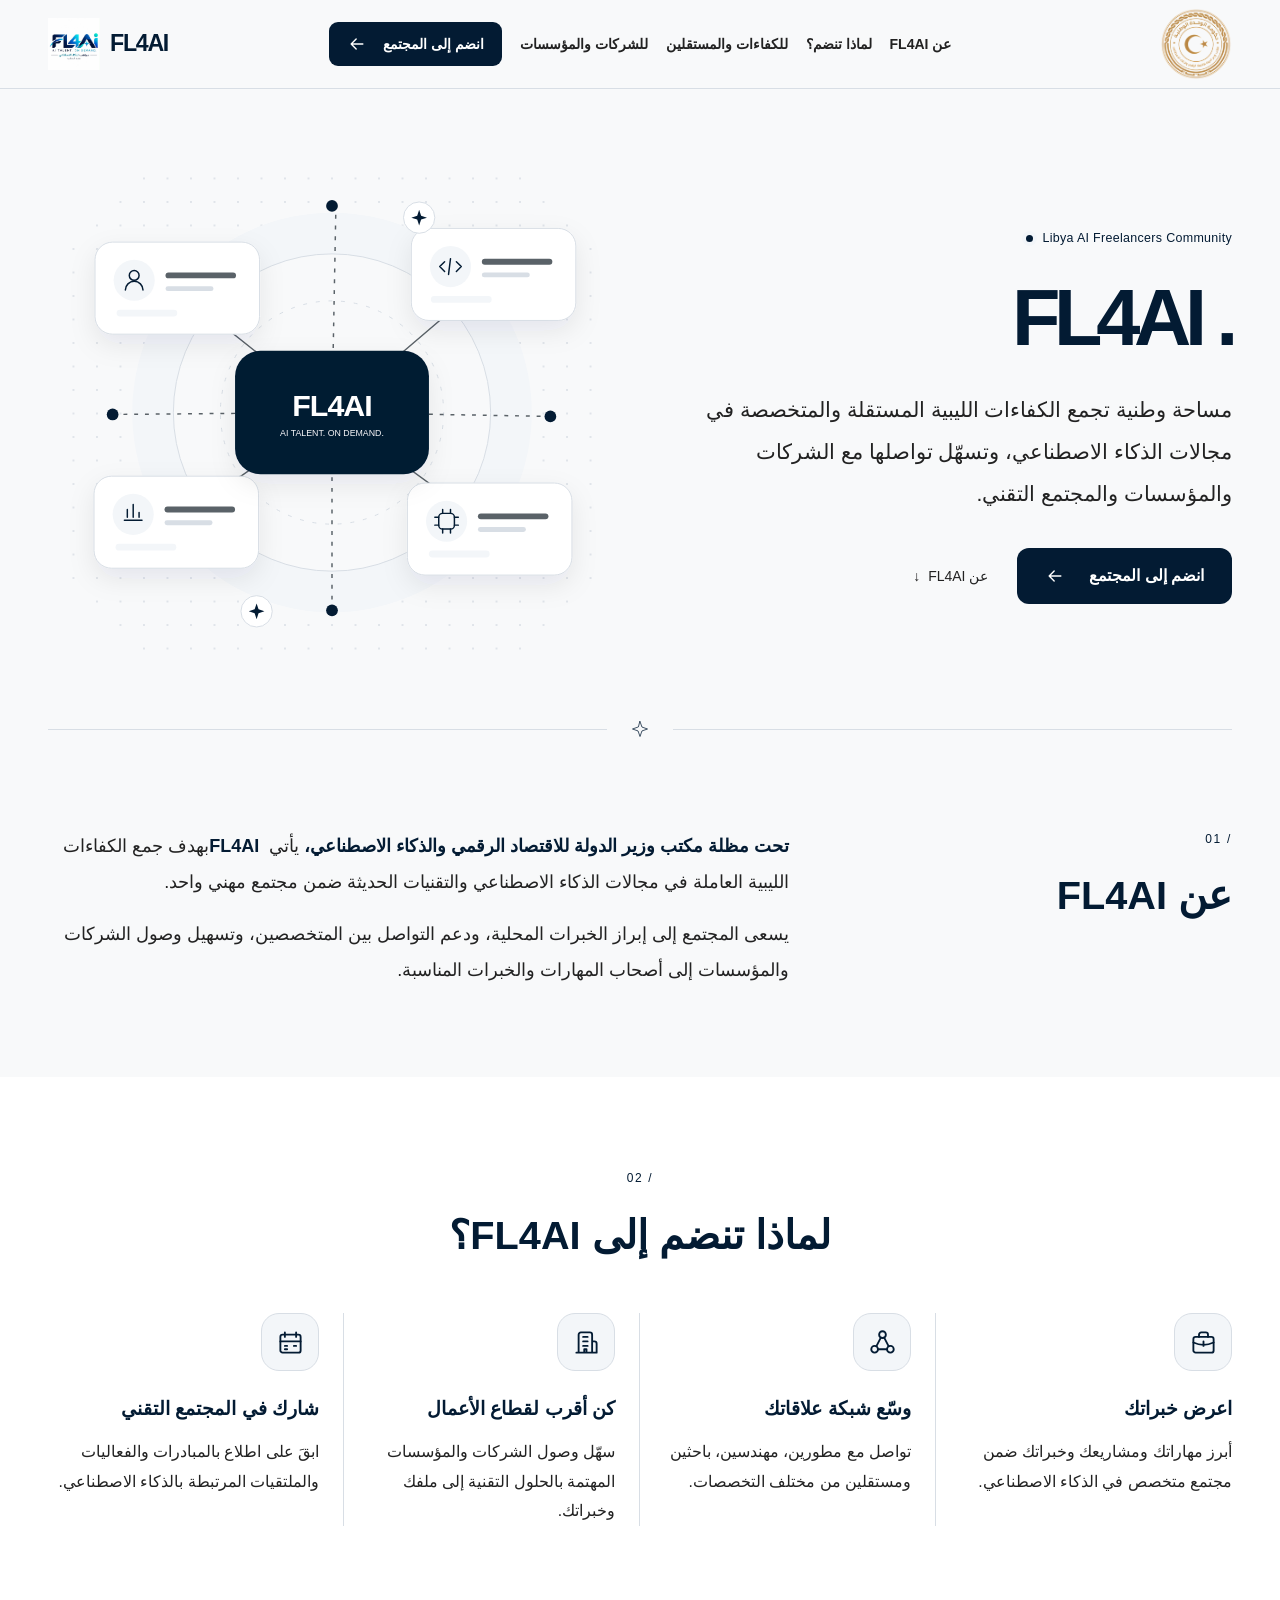
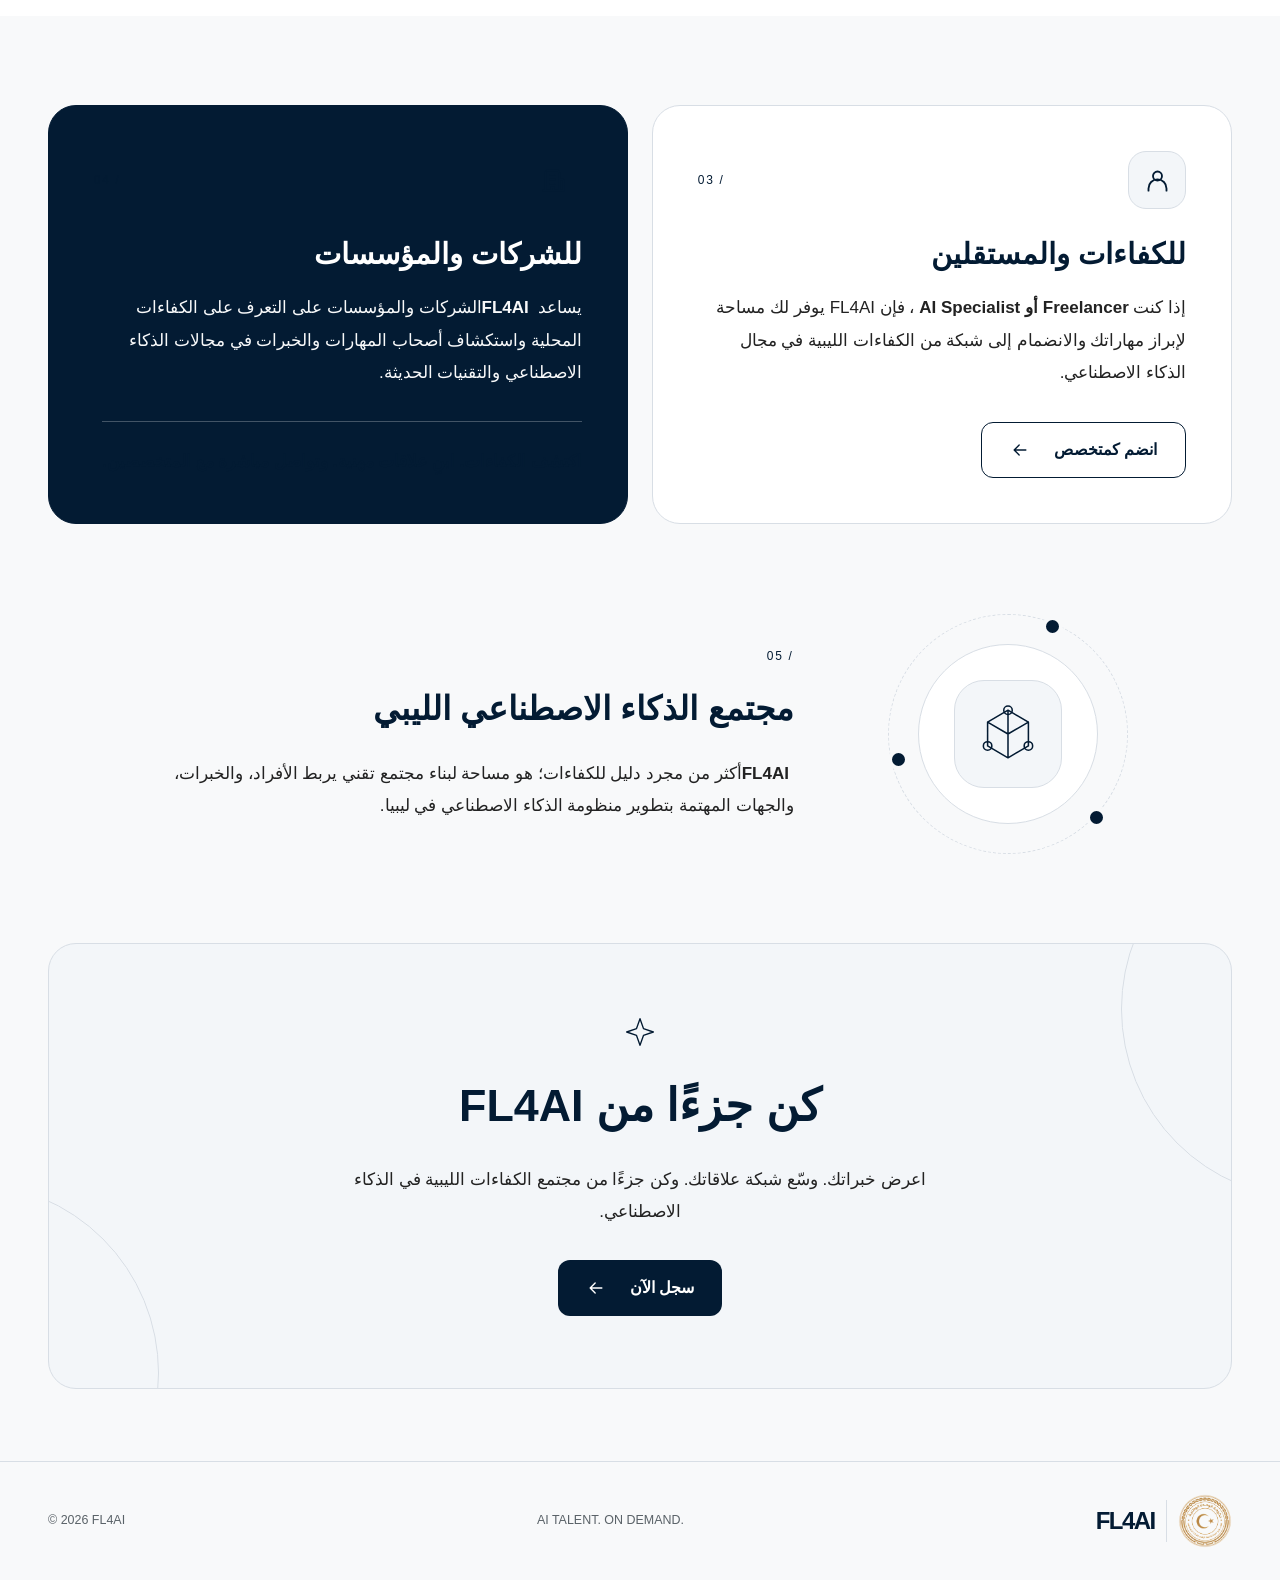
==== commit 90917179: "Apply FL4AI branding and minister feedback" ====
--- a/index.html
+++ b/index.html
@@ -2,254 +2,1227 @@
 <html lang="ar" dir="rtl">
   <head>
     <meta charset="UTF-8">
-    <meta name="viewport" content="width=device-width, initial-scale=1.0">
-    <meta name="theme-color" content="#163e35">
-    <meta name="description" content="Talent4LY مساحة وطنية تجمع الكفاءات الليبية المستقلة والمتخصصة في مجالات الذكاء الاصطناعي، وتسهّل تواصلها مع الشركات والمؤسسات والمجتمع التقني.">
-    <title>Talent4LY | مجتمع مستقلي الذكاء الاصطناعي في ليبيا</title>
+
+    <meta
+      name="viewport"
+      content="width=device-width, initial-scale=1.0"
+    >
+
+    <meta
+      name="theme-color"
+      content="#031B33"
+    >
+
+    <meta
+      name="description"
+      content="FL4AI مساحة وطنية تجمع الكفاءات الليبية المستقلة والمتخصصة في مجالات الذكاء الاصطناعي، وتسهّل تواصلها مع الشركات والمؤسسات والمجتمع التقني."
+    >
+
+    <title>
+      FL4AI | مجتمع الكفاءات الليبية في الذكاء الاصطناعي
+    </title>
+
     <link rel="stylesheet" href="./style.css">
+
     <script src="./script.js" defer></script>
   </head>
+
   <body>
-    <a class="skip-link" href="#main-content">انتقل إلى المحتوى</a>
+
+    <a class="skip-link" href="#main-content">
+      انتقل إلى المحتوى
+    </a>
+
 
     <!-- Shared vector icons keep the page independent of external libraries. -->
-    <svg class="icon-definitions" xmlns="http://www.w3.org/2000/svg" aria-hidden="true">
+
+    <svg
+      class="icon-definitions"
+      xmlns="http://www.w3.org/2000/svg"
+      aria-hidden="true"
+    >
       <defs>
+
         <symbol id="icon-arrow" viewBox="0 0 24 24">
           <path d="M19 12H5m6-6-6 6 6 6" />
         </symbol>
+
         <symbol id="icon-brand" viewBox="0 0 40 40">
           <path d="m20 6 12 7v14l-12 7-12-7V13Zm0 0v14m12-7-12 7-12-7m12 7v14" />
-          <circle cx="20" cy="6" r="2.5" /><circle cx="8" cy="27" r="2.5" /><circle cx="32" cy="27" r="2.5" />
+          <circle cx="20" cy="6" r="2.5" />
+          <circle cx="8" cy="27" r="2.5" />
+          <circle cx="32" cy="27" r="2.5" />
         </symbol>
+
         <symbol id="icon-work" viewBox="0 0 24 24">
           <rect x="3" y="7" width="18" height="14" rx="2" />
           <path d="M8 7V5a2 2 0 0 1 2-2h4a2 2 0 0 1 2 2v2M3 12a21 21 0 0 0 18 0M12 11v4" />
         </symbol>
+
         <symbol id="icon-network" viewBox="0 0 24 24">
-          <circle cx="12" cy="5" r="3" /><circle cx="5" cy="18" r="3" /><circle cx="19" cy="18" r="3" />
+          <circle cx="12" cy="5" r="3" />
+          <circle cx="5" cy="18" r="3" />
+          <circle cx="19" cy="18" r="3" />
           <path d="m10.5 7.6-4 7.8m7-7.8 4 7.8M8 18h8" />
         </symbol>
+
         <symbol id="icon-building" viewBox="0 0 24 24">
           <path d="M3 21h18M5 21V5a2 2 0 0 1 2-2h8a2 2 0 0 1 2 2v16m0-10h2a2 2 0 0 1 2 2v8M9 7h4M9 11h4M9 15h4m-3 6v-3h2v3" />
         </symbol>
+
         <symbol id="icon-calendar" viewBox="0 0 24 24">
           <rect x="3" y="5" width="18" height="16" rx="2" />
           <path d="M7 3v4m10-4v4M3 11h18m-14 4h2m6 0h2m-10 3h2" />
         </symbol>
+
         <symbol id="icon-person" viewBox="0 0 24 24">
-          <circle cx="12" cy="8" r="4" /><path d="M4 21v-2a8 8 0 0 1 16 0v2" />
+          <circle cx="12" cy="8" r="4" />
+          <path d="M4 21v-2a8 8 0 0 1 16 0v2" />
         </symbol>
+
         <symbol id="icon-spark" viewBox="0 0 24 24">
           <path d="m12 2 2.6 7.4L22 12l-7.4 2.6L12 22l-2.6-7.4L2 12l7.4-2.6Z" />
         </symbol>
+
       </defs>
     </svg>
 
+
     <header class="site-header">
+
       <div class="container header-inner">
+
         <div class="navbar-ministry">
+
           <img
             class="navbar-ministry-logo"
             src="./assets/ministry-logo.png"
-            alt="وزارة الاقتصاد الرقمي والذكاء الاصطناعي"
-            width="72" height="72" decoding="async"
+            alt="مكتب وزير الدولة للاقتصاد الرقمي والذكاء الاصطناعي"
+            width="72"
+            height="72"
+            decoding="async"
           >
+
         </div>
 
-        <button class="menu-toggle" type="button" aria-label="فتح القائمة"
-          aria-expanded="false" aria-controls="primary-navigation">
-          <span></span><span></span>
+
+        <button
+          class="menu-toggle"
+          type="button"
+          aria-label="فتح القائمة"
+          aria-expanded="false"
+          aria-controls="primary-navigation"
+        >
+          <span></span>
+          <span></span>
         </button>
 
-        <nav class="site-nav" id="primary-navigation" aria-label="التنقل الرئيسي">
-          <a class="nav-link" href="#about">عن Talent4LY</a>
-          <a class="nav-link" href="#benefits">لماذا تنضم؟</a>
-          <a class="nav-link" href="#freelancers">للكفاءات والمستقلين</a>
-          <a class="nav-link" href="#companies">للشركات والمؤسسات</a>
-          <a class="button button--small button--primary nav-join" href="#join" data-registration-link>
+
+        <nav
+          class="site-nav"
+          id="primary-navigation"
+          aria-label="التنقل الرئيسي"
+        >
+
+          <a class="nav-link" href="#about">
+            عن FL4AI
+          </a>
+
+          <a class="nav-link" href="#benefits">
+            لماذا تنضم؟
+          </a>
+
+          <a class="nav-link" href="#freelancers">
+            للكفاءات والمستقلين
+          </a>
+
+          <a class="nav-link" href="#companies">
+            للشركات والمؤسسات
+          </a>
+
+          <a
+            class="button button--small button--primary nav-join"
+            href="#join"
+            data-registration-link
+          >
             انضم إلى المجتمع
-            <svg class="icon" aria-hidden="true"><use href="#icon-arrow" /></svg>
+
+            <svg class="icon" aria-hidden="true">
+              <use href="#icon-arrow" />
+            </svg>
           </a>
+
         </nav>
 
-        <a class="navbar-project" href="#home" dir="ltr" aria-label="Talent4LY، الصفحة الرئيسية">
-          <img class="navbar-project-logo" src="./assets/bot-logo.png"
-            alt="" width="52" height="52" decoding="async">
-          <span class="navbar-project-name">Talent<span>4</span>LY</span>
+
+        <a
+          class="navbar-project"
+          href="#home"
+          dir="ltr"
+          aria-label="FL4AI، الصفحة الرئيسية"
+        >
+
+          <img
+            class="navbar-project-logo"
+            src="./assets/fl4ai-logo.jpg"
+            alt="FL4AI"
+            width="52"
+            height="52"
+            decoding="async"
+          >
+
+          <span class="navbar-project-name">
+            FL4AI
+          </span>
+
         </a>
+
       </div>
+
     </header>
 
+
     <main id="main-content" tabindex="-1">
-      <section class="hero" id="home" aria-labelledby="hero-title">
+
+
+      <section
+        class="hero"
+        id="home"
+        aria-labelledby="hero-title"
+      >
+
         <div class="container hero-grid">
+
           <div class="hero-content">
-            <p class="eyebrow" dir="ltr"><span class="status-dot" aria-hidden="true"></span>Libya AI Freelancers Community</p>
-            <h1 class="hero-title" id="hero-title" dir="ltr">Talent<span>4</span>LY<span class="title-dot" aria-hidden="true">.</span></h1>
-            <p class="hero-description">مساحة وطنية تجمع الكفاءات الليبية المستقلة والمتخصصة في مجالات الذكاء الاصطناعي، وتسهّل تواصلها مع الشركات والمؤسسات والمجتمع التقني.</p>
-            <a class="button button--primary" href="#join" data-registration-link>انضم إلى المجتمع<svg class="icon" aria-hidden="true"><use href="#icon-arrow" /></svg></a>
-            <a class="hero-explore" href="#about">عن Talent4LY<span aria-hidden="true">↓</span></a>
+
+            <p class="eyebrow" dir="ltr">
+              <span
+                class="status-dot"
+                aria-hidden="true"
+              ></span>
+
+              Libya AI Freelancers Community
+            </p>
+
+
+            <h1
+              class="hero-title"
+              id="hero-title"
+              dir="ltr"
+            >
+              FL4AI
+              <span
+                class="title-dot"
+                aria-hidden="true"
+              >.</span>
+            </h1>
+
+
+            <p class="hero-description">
+              مساحة وطنية تجمع الكفاءات الليبية المستقلة والمتخصصة
+              في مجالات الذكاء الاصطناعي، وتسهّل تواصلها مع الشركات
+              والمؤسسات والمجتمع التقني.
+            </p>
+
+
+            <a
+              class="button button--primary"
+              href="#join"
+              data-registration-link
+            >
+              انضم إلى المجتمع
+
+              <svg class="icon" aria-hidden="true">
+                <use href="#icon-arrow" />
+              </svg>
+            </a>
+
+
+            <a class="hero-explore" href="#about">
+              عن FL4AI
+              <span aria-hidden="true">↓</span>
+            </a>
+
           </div>
 
-          <!-- Decorative network: no member counts, profiles, or service claims. -->
+
+          <!-- Decorative network -->
+
           <div class="hero-visual" aria-hidden="true">
-            <svg class="network-art" viewBox="0 0 580 530" xmlns="http://www.w3.org/2000/svg">
+
+            <svg
+              class="network-art"
+              viewBox="0 0 580 530"
+              xmlns="http://www.w3.org/2000/svg"
+            >
+
               <defs>
-                <pattern id="network-dots" width="24" height="24" patternUnits="userSpaceOnUse"><circle cx="2" cy="2" r="1" fill="var(--color-border)" /></pattern>
-                <filter id="card-shadow" x="-40%" y="-40%" width="180%" height="200%"><feDropShadow dx="0" dy="10" stdDeviation="13" flood-color="var(--color-primary)" flood-opacity=".08" /></filter>
+
+                <pattern
+                  id="network-dots"
+                  width="24"
+                  height="24"
+                  patternUnits="userSpaceOnUse"
+                >
+                  <circle
+                    cx="2"
+                    cy="2"
+                    r="1"
+                    fill="var(--color-border)"
+                  />
+                </pattern>
+
+
+                <filter
+                  id="card-shadow"
+                  x="-40%"
+                  y="-40%"
+                  width="180%"
+                  height="200%"
+                >
+                  <feDropShadow
+                    dx="0"
+                    dy="10"
+                    stdDeviation="13"
+                    flood-color="var(--color-primary)"
+                    flood-opacity=".08"
+                  />
+                </filter>
+
               </defs>
-              <rect x="16" y="16" width="548" height="498" rx="120" fill="url(#network-dots)" />
-              <circle cx="290" cy="265" r="204" fill="var(--color-accent-soft)" />
-              <circle cx="290" cy="265" r="162" fill="var(--color-background)" stroke="var(--color-border)" />
-              <circle cx="290" cy="265" r="114" fill="none" stroke="var(--color-border)" stroke-dasharray="4 9" />
-              <g fill="none" stroke="var(--color-muted)" stroke-width="1.5">
-                <path d="M290 265 132 139M290 265 455 124M290 265 131 376M290 265 452 383" />
-                <path d="M290 265 294 54M290 265 513 269M290 265 290 467M290 265 66 267" stroke-dasharray="4 7" />
+
+
+              <rect
+                x="16"
+                y="16"
+                width="548"
+                height="498"
+                rx="120"
+                fill="url(#network-dots)"
+              />
+
+
+              <circle
+                cx="290"
+                cy="265"
+                r="204"
+                fill="var(--color-accent-soft)"
+              />
+
+
+              <circle
+                cx="290"
+                cy="265"
+                r="162"
+                fill="var(--color-background)"
+                stroke="var(--color-border)"
+              />
+
+
+              <circle
+                cx="290"
+                cy="265"
+                r="114"
+                fill="none"
+                stroke="var(--color-border)"
+                stroke-dasharray="4 9"
+              />
+
+
+              <g
+                fill="none"
+                stroke="var(--color-muted)"
+                stroke-width="1.5"
+              >
+
+                <path
+                  d="M290 265 132 139M290 265 455 124M290 265 131 376M290 265 452 383"
+                />
+
+                <path
+                  d="M290 265 294 54M290 265 513 269M290 265 290 467M290 265 66 267"
+                  stroke-dasharray="4 7"
+                />
+
               </g>
-              <g class="network-pulse"><circle cx="290" cy="54" r="6" fill="var(--color-primary)" /><circle cx="513" cy="269" r="6" fill="var(--color-accent)" /><circle cx="290" cy="467" r="6" fill="var(--color-primary)" /><circle cx="66" cy="267" r="6" fill="var(--color-accent)" /></g>
+
+
+              <g class="network-pulse">
+
+                <circle
+                  cx="290"
+                  cy="54"
+                  r="6"
+                  fill="var(--color-primary)"
+                />
+
+                <circle
+                  cx="513"
+                  cy="269"
+                  r="6"
+                  fill="var(--color-accent)"
+                />
+
+                <circle
+                  cx="290"
+                  cy="467"
+                  r="6"
+                  fill="var(--color-primary)"
+                />
+
+                <circle
+                  cx="66"
+                  cy="267"
+                  r="6"
+                  fill="var(--color-accent)"
+                />
+
+              </g>
+
+
               <g filter="url(#card-shadow)">
-                <rect x="48" y="91" width="168" height="94" rx="18" fill="var(--color-surface)" stroke="var(--color-border)" />
-                <rect x="371" y="77" width="168" height="94" rx="18" fill="var(--color-surface)" stroke="var(--color-border)" />
-                <rect x="47" y="330" width="168" height="94" rx="18" fill="var(--color-surface)" stroke="var(--color-border)" />
-                <rect x="367" y="337" width="168" height="94" rx="18" fill="var(--color-surface)" stroke="var(--color-border)" />
+
+                <rect
+                  x="48"
+                  y="91"
+                  width="168"
+                  height="94"
+                  rx="18"
+                  fill="var(--color-surface)"
+                  stroke="var(--color-border)"
+                />
+
+                <rect
+                  x="371"
+                  y="77"
+                  width="168"
+                  height="94"
+                  rx="18"
+                  fill="var(--color-surface)"
+                  stroke="var(--color-border)"
+                />
+
+                <rect
+                  x="47"
+                  y="330"
+                  width="168"
+                  height="94"
+                  rx="18"
+                  fill="var(--color-surface)"
+                  stroke="var(--color-border)"
+                />
+
+                <rect
+                  x="367"
+                  y="337"
+                  width="168"
+                  height="94"
+                  rx="18"
+                  fill="var(--color-surface)"
+                  stroke="var(--color-border)"
+                />
+
               </g>
-              <g fill="var(--color-accent-soft)"><circle cx="88" cy="130" r="21" /><circle cx="411" cy="116" r="21" /><circle cx="87" cy="369" r="21" /><circle cx="407" cy="376" r="21" /></g>
-              <g fill="none" stroke="var(--color-primary)" stroke-width="1.5" stroke-linecap="round" stroke-linejoin="round">
-                <circle cx="88" cy="125" r="5" /><path d="M79 140a9 9 0 0 1 18 0" />
-                <path d="m405 111-5 5 5 5m12-10 5 5-5 5m-6-13-2 16" />
-                <path d="M78 375h18m-15-3v-8m6 8v-13m6 13v-5" />
-                <rect x="399" y="368" width="16" height="16" rx="4" /><path d="M403 364v4m8-4v4m-8 16v4m8-4v4m-16-16h4m-4 8h4m16-8h4m-4 8h4" />
+
+
+              <g fill="var(--color-accent-soft)">
+
+                <circle cx="88" cy="130" r="21" />
+                <circle cx="411" cy="116" r="21" />
+                <circle cx="87" cy="369" r="21" />
+                <circle cx="407" cy="376" r="21" />
+
               </g>
-              <g fill="var(--color-muted)"><rect x="120" y="122" width="72" height="6" rx="3" /><rect x="443" y="108" width="72" height="6" rx="3" /><rect x="119" y="361" width="72" height="6" rx="3" /><rect x="439" y="368" width="72" height="6" rx="3" /></g>
-              <g fill="var(--color-border)"><rect x="120" y="136" width="49" height="5" rx="2.5" /><rect x="443" y="122" width="49" height="5" rx="2.5" /><rect x="119" y="375" width="49" height="5" rx="2.5" /><rect x="439" y="382" width="49" height="5" rx="2.5" /></g>
-              <g fill="var(--color-accent-soft)"><rect x="70" y="160" width="62" height="7" rx="3.5" /><rect x="391" y="146" width="62" height="7" rx="3.5" /><rect x="69" y="399" width="62" height="7" rx="3.5" /><rect x="389" y="406" width="62" height="7" rx="3.5" /></g>
+
+
+              <g
+                fill="none"
+                stroke="var(--color-primary)"
+                stroke-width="1.5"
+                stroke-linecap="round"
+                stroke-linejoin="round"
+              >
+
+                <circle
+                  cx="88"
+                  cy="125"
+                  r="5"
+                />
+
+                <path
+                  d="M79 140a9 9 0 0 1 18 0"
+                />
+
+                <path
+                  d="m405 111-5 5 5 5m12-10 5 5-5 5m-6-13-2 16"
+                />
+
+                <path
+                  d="M78 375h18m-15-3v-8m6 8v-13m6 13v-5"
+                />
+
+                <rect
+                  x="399"
+                  y="368"
+                  width="16"
+                  height="16"
+                  rx="4"
+                />
+
+                <path
+                  d="M403 364v4m8-4v4m-8 16v4m8-4v4m-16-16h4m-4 8h4m16-8h4m-4 8h4"
+                />
+
+              </g>
+
+
+              <g fill="var(--color-muted)">
+
+                <rect
+                  x="120"
+                  y="122"
+                  width="72"
+                  height="6"
+                  rx="3"
+                />
+
+                <rect
+                  x="443"
+                  y="108"
+                  width="72"
+                  height="6"
+                  rx="3"
+                />
+
+                <rect
+                  x="119"
+                  y="361"
+                  width="72"
+                  height="6"
+                  rx="3"
+                />
+
+                <rect
+                  x="439"
+                  y="368"
+                  width="72"
+                  height="6"
+                  rx="3"
+                />
+
+              </g>
+
+
+              <g fill="var(--color-border)">
+
+                <rect
+                  x="120"
+                  y="136"
+                  width="49"
+                  height="5"
+                  rx="2.5"
+                />
+
+                <rect
+                  x="443"
+                  y="122"
+                  width="49"
+                  height="5"
+                  rx="2.5"
+                />
+
+                <rect
+                  x="119"
+                  y="375"
+                  width="49"
+                  height="5"
+                  rx="2.5"
+                />
+
+                <rect
+                  x="439"
+                  y="382"
+                  width="49"
+                  height="5"
+                  rx="2.5"
+                />
+
+              </g>
+
+
+              <g fill="var(--color-accent-soft)">
+
+                <rect
+                  x="70"
+                  y="160"
+                  width="62"
+                  height="7"
+                  rx="3.5"
+                />
+
+                <rect
+                  x="391"
+                  y="146"
+                  width="62"
+                  height="7"
+                  rx="3.5"
+                />
+
+                <rect
+                  x="69"
+                  y="399"
+                  width="62"
+                  height="7"
+                  rx="3.5"
+                />
+
+                <rect
+                  x="389"
+                  y="406"
+                  width="62"
+                  height="7"
+                  rx="3.5"
+                />
+
+              </g>
+
+
               <g filter="url(#card-shadow)">
-                <rect x="191" y="202" width="198" height="126" rx="26" fill="var(--color-primary)" />
-                <path d="M215 227h18m-18 0v18M365 303h-18m18 0v-18" fill="none" stroke="var(--color-accent)" stroke-width="1.5" />
-                <text x="290" y="269" text-anchor="middle" fill="var(--color-white)" font-family="Arial, sans-serif" font-size="31" font-weight="700" letter-spacing="-1.3" direction="ltr">Talent<tspan fill="var(--color-accent)">4</tspan>LY</text>
-                <text x="290" y="289" text-anchor="middle" fill="var(--color-background)" font-family="Arial, sans-serif" font-size="9" direction="ltr">Libya AI Freelancers Community</text>
+
+                <rect
+                  x="191"
+                  y="202"
+                  width="198"
+                  height="126"
+                  rx="26"
+                  fill="var(--color-primary)"
+                />
+
+                <path
+                  d="M215 227h18m-18 0v18M365 303h-18m18 0v-18"
+                  fill="none"
+                  stroke="var(--color-accent)"
+                  stroke-width="1.5"
+                />
+
+                <text
+                  x="290"
+                  y="269"
+                  text-anchor="middle"
+                  fill="var(--color-white)"
+                  font-family="Arial, sans-serif"
+                  font-size="31"
+                  font-weight="700"
+                  letter-spacing="-1"
+                  direction="ltr"
+                >
+                  FL4AI
+                </text>
+
+                <text
+                  x="290"
+                  y="289"
+                  text-anchor="middle"
+                  fill="var(--color-background)"
+                  font-family="Arial, sans-serif"
+                  font-size="9"
+                  direction="ltr"
+                >
+                  AI TALENT. ON DEMAND.
+                </text>
+
               </g>
-              <g fill="var(--color-surface)" stroke="var(--color-border)"><circle cx="379" cy="66" r="16" /><circle cx="213" cy="468" r="16" /></g>
-              <path d="m379 58 2 6 6 2-6 2-2 6-2-6-6-2 6-2Zm-166 402 2 6 6 2-6 2-2 6-2-6-6-2 6-2Z" fill="var(--color-primary)" />
+
+
+              <g
+                fill="var(--color-surface)"
+                stroke="var(--color-border)"
+              >
+
+                <circle
+                  cx="379"
+                  cy="66"
+                  r="16"
+                />
+
+                <circle
+                  cx="213"
+                  cy="468"
+                  r="16"
+                />
+
+              </g>
+
+
+              <path
+                d="m379 58 2 6 6 2-6 2-2 6-2-6-6-2 6-2Zm-166 402 2 6 6 2-6 2-2 6-2-6-6-2 6-2Z"
+                fill="var(--color-primary)"
+              />
+
             </svg>
+
           </div>
+
         </div>
-        <div class="container hero-rule"><span></span><svg class="icon" aria-hidden="true"><use href="#icon-spark" /></svg><span></span></div>
+
+
+        <div class="container hero-rule">
+
+          <span></span>
+
+          <svg class="icon" aria-hidden="true">
+            <use href="#icon-spark" />
+          </svg>
+
+          <span></span>
+
+        </div>
+
       </section>
 
-      <section class="section about-section" id="about" aria-labelledby="about-title">
+
+
+      <section
+        class="section about-section"
+        id="about"
+        aria-labelledby="about-title"
+      >
+
         <div class="container about-grid">
+
           <div class="section-heading">
-            <span class="section-number" aria-hidden="true">01 /</span>
-            <h2 id="about-title">عن <bdi>Talent4LY</bdi></h2>
+
+            <span
+              class="section-number"
+              aria-hidden="true"
+            >
+              01 /
+            </span>
+
+            <h2 id="about-title">
+              عن <bdi>FL4AI</bdi>
+            </h2>
+
           </div>
+
+
           <div class="about-copy">
-            <p>يأتي <strong dir="ltr">Talent4LY</strong> تحت مظلة <strong>وزارة الذكاء الاصطناعي</strong> بهدف جمع الكفاءات الليبية العاملة في مجالات الذكاء الاصطناعي والتقنيات الحديثة ضمن مجتمع مهني واحد.</p>
-            <p>يسعى المجتمع إلى إبراز الخبرات المحلية، دعم التواصل بين المتخصصين، وتسهيل وصول الشركات والمؤسسات إلى أصحاب المهارات والخبرات المناسبة.</p>
+
+            <p>
+              <strong>
+                تحت مظلة مكتب وزير الدولة للاقتصاد الرقمي والذكاء الاصطناعي،
+              </strong>
+
+              يأتي
+
+              <strong dir="ltr">
+                FL4AI
+              </strong>
+
+              بهدف جمع الكفاءات الليبية العاملة في مجالات الذكاء الاصطناعي
+              والتقنيات الحديثة ضمن مجتمع مهني واحد.
+            </p>
+
+
+            <p>
+              يسعى المجتمع إلى إبراز الخبرات المحلية، ودعم التواصل بين
+              المتخصصين، وتسهيل وصول الشركات والمؤسسات إلى أصحاب المهارات
+              والخبرات المناسبة.
+            </p>
+
           </div>
+
         </div>
+
       </section>
 
-      <section class="section benefits-section" id="benefits" aria-labelledby="benefits-title">
+
+
+      <section
+        class="section benefits-section"
+        id="benefits"
+        aria-labelledby="benefits-title"
+      >
+
         <div class="container">
+
           <div class="section-heading section-heading--center">
-            <span class="section-number" aria-hidden="true">02 /</span>
-            <h2 id="benefits-title">لماذا تنضم إلى <bdi>Talent4LY</bdi>؟</h2>
+
+            <span
+              class="section-number"
+              aria-hidden="true"
+            >
+              02 /
+            </span>
+
+            <h2 id="benefits-title">
+              لماذا تنضم إلى <bdi>FL4AI</bdi>؟
+            </h2>
+
           </div>
+
+
           <div class="benefits-grid">
+
             <article class="benefit">
-              <span class="icon-box"><svg class="icon" aria-hidden="true"><use href="#icon-work" /></svg></span>
-              <h3>اعرض خبراتك</h3>
-              <p>أبرز مهاراتك ومشاريعك وخبراتك ضمن مجتمع متخصص في الذكاء الاصطناعي.</p>
+
+              <span class="icon-box">
+                <svg class="icon" aria-hidden="true">
+                  <use href="#icon-work" />
+                </svg>
+              </span>
+
+              <h3>
+                اعرض خبراتك
+              </h3>
+
+              <p>
+                أبرز مهاراتك ومشاريعك وخبراتك ضمن مجتمع متخصص في الذكاء الاصطناعي.
+              </p>
+
             </article>
+
+
             <article class="benefit">
-              <span class="icon-box"><svg class="icon" aria-hidden="true"><use href="#icon-network" /></svg></span>
-              <h3>وسّع شبكة علاقاتك</h3>
-              <p>تواصل مع مطورين، مهندسين، باحثين ومستقلين من مختلف التخصصات.</p>
+
+              <span class="icon-box">
+                <svg class="icon" aria-hidden="true">
+                  <use href="#icon-network" />
+                </svg>
+              </span>
+
+              <h3>
+                وسّع شبكة علاقاتك
+              </h3>
+
+              <p>
+                تواصل مع مطورين، مهندسين، باحثين ومستقلين من مختلف التخصصات.
+              </p>
+
             </article>
+
+
             <article class="benefit">
-              <span class="icon-box"><svg class="icon" aria-hidden="true"><use href="#icon-building" /></svg></span>
-              <h3>كن أقرب لقطاع الأعمال</h3>
-              <p>سهّل وصول الشركات والمؤسسات المهتمة بالحلول التقنية إلى ملفك وخبراتك.</p>
+
+              <span class="icon-box">
+                <svg class="icon" aria-hidden="true">
+                  <use href="#icon-building" />
+                </svg>
+              </span>
+
+              <h3>
+                كن أقرب لقطاع الأعمال
+              </h3>
+
+              <p>
+                سهّل وصول الشركات والمؤسسات المهتمة بالحلول التقنية إلى ملفك وخبراتك.
+              </p>
+
             </article>
+
+
             <article class="benefit">
-              <span class="icon-box"><svg class="icon" aria-hidden="true"><use href="#icon-calendar" /></svg></span>
-              <h3>شارك في المجتمع التقني</h3>
-              <p>ابقَ على اطلاع بالمبادرات والفعاليات والملتقيات المرتبطة بالذكاء الاصطناعي.</p>
+
+              <span class="icon-box">
+                <svg class="icon" aria-hidden="true">
+                  <use href="#icon-calendar" />
+                </svg>
+              </span>
+
+              <h3>
+                شارك في المجتمع التقني
+              </h3>
+
+              <p>
+                ابقَ على اطلاع بالمبادرات والفعاليات والملتقيات المرتبطة بالذكاء الاصطناعي.
+              </p>
+
             </article>
+
           </div>
+
         </div>
+
       </section>
 
+
+
       <div class="section audience-section">
+
         <div class="container audience-grid">
-          <section class="audience-card audience-card--light" id="freelancers" aria-labelledby="freelancers-title">
-            <div class="audience-card-top"><span class="icon-box"><svg class="icon" aria-hidden="true"><use href="#icon-person" /></svg></span><span class="section-number" aria-hidden="true">03 /</span></div>
-            <h2 id="freelancers-title">للكفاءات والمستقلين</h2>
-            <p>إذا كنت <strong><bdi>Freelancer</bdi> أو <bdi>AI Specialist</bdi></strong>، فإن <bdi>Talent4LY</bdi> يوفر لك مساحة لإبراز مهاراتك والانضمام إلى شبكة من الكفاءات الليبية في مجال الذكاء الاصطناعي.</p>
-            <a class="button button--outline" href="#join" data-registration-link>انضم كمتخصص<svg class="icon" aria-hidden="true"><use href="#icon-arrow" /></svg></a>
+
+
+          <section
+            class="audience-card audience-card--light"
+            id="freelancers"
+            aria-labelledby="freelancers-title"
+          >
+
+            <div class="audience-card-top">
+
+              <span class="icon-box">
+
+                <svg class="icon" aria-hidden="true">
+                  <use href="#icon-person" />
+                </svg>
+
+              </span>
+
+
+              <span
+                class="section-number"
+                aria-hidden="true"
+              >
+                03 /
+              </span>
+
+            </div>
+
+
+            <h2 id="freelancers-title">
+              للكفاءات والمستقلين
+            </h2>
+
+
+            <p>
+              إذا كنت
+
+              <strong>
+                <bdi>Freelancer</bdi>
+                أو
+                <bdi>AI Specialist</bdi>
+              </strong>،
+
+              فإن
+
+              <bdi>FL4AI</bdi>
+
+              يوفر لك مساحة لإبراز مهاراتك والانضمام إلى شبكة من الكفاءات
+              الليبية في مجال الذكاء الاصطناعي.
+            </p>
+
+
+            <a
+              class="button button--outline"
+              href="#join"
+              data-registration-link
+            >
+              انضم كمتخصص
+
+              <svg class="icon" aria-hidden="true">
+                <use href="#icon-arrow" />
+              </svg>
+            </a>
+
           </section>
-          <section class="audience-card audience-card--dark" id="companies" aria-labelledby="companies-title">
-            <div class="audience-card-top"><span class="icon-box"><svg class="icon" aria-hidden="true"><use href="#icon-building" /></svg></span><span class="section-number" aria-hidden="true">04 /</span></div>
-            <h2 id="companies-title">للشركات والمؤسسات</h2>
-            <p>يساعد <strong dir="ltr">Talent4LY</strong> الشركات والمؤسسات على التعرف على الكفاءات المحلية واستكشاف أصحاب المهارات والخبرات في مجالات الذكاء الاصطناعي والتقنيات الحديثة.</p>
-            <p class="audience-tagline">اكتشف الكفاءات. ابنِ علاقات مهنية. وتواصل مباشرة مع المتخصصين.</p>
+
+
+
+          <section
+            class="audience-card audience-card--dark"
+            id="companies"
+            aria-labelledby="companies-title"
+          >
+
+            <div class="audience-card-top">
+
+              <span class="icon-box">
+
+                <svg class="icon" aria-hidden="true">
+                  <use href="#icon-building" />
+                </svg>
+
+              </span>
+
+
+              <span
+                class="section-number"
+                aria-hidden="true"
+              >
+                04 /
+              </span>
+
+            </div>
+
+
+            <h2 id="companies-title">
+              للشركات والمؤسسات
+            </h2>
+
+
+            <p>
+
+              يساعد
+
+              <strong dir="ltr">
+                FL4AI
+              </strong>
+
+              الشركات والمؤسسات على التعرف على الكفاءات المحلية
+              واستكشاف أصحاب المهارات والخبرات في مجالات الذكاء
+              الاصطناعي والتقنيات الحديثة.
+
+            </p>
+
+
+            <p class="audience-tagline">
+              اكتشف الكفاءات. ابنِ علاقات مهنية. وتواصل مباشرة مع المتخصصين.
+            </p>
+
           </section>
+
         </div>
+
       </div>
 
-      <section class="section community-section" aria-labelledby="community-title">
+
+
+      <section
+        class="section community-section"
+        aria-labelledby="community-title"
+      >
+
         <div class="container community-grid">
-          <div class="community-mark" aria-hidden="true">
-            <span class="community-ring community-ring--outer"></span><span class="community-ring community-ring--inner"></span>
-            <span class="community-center"><svg class="icon"><use href="#icon-brand" /></svg></span>
-            <span class="community-node community-node--one"></span><span class="community-node community-node--two"></span><span class="community-node community-node--three"></span>
+
+          <div
+            class="community-mark"
+            aria-hidden="true"
+          >
+
+            <span
+              class="community-ring community-ring--outer"
+            ></span>
+
+            <span
+              class="community-ring community-ring--inner"
+            ></span>
+
+
+            <span class="community-center">
+
+              <svg class="icon">
+                <use href="#icon-brand" />
+              </svg>
+
+            </span>
+
+
+            <span
+              class="community-node community-node--one"
+            ></span>
+
+            <span
+              class="community-node community-node--two"
+            ></span>
+
+            <span
+              class="community-node community-node--three"
+            ></span>
+
           </div>
+
+
           <div class="community-copy">
-            <span class="section-number" aria-hidden="true">05 /</span>
-            <h2 id="community-title">مجتمع الذكاء الاصطناعي الليبي</h2>
-            <p><strong dir="ltr">Talent4LY</strong> أكثر من مجرد دليل للكفاءات؛ هو مساحة لبناء مجتمع تقني يربط الأفراد، الخبرات والجهات المهتمة بتطوير منظومة الذكاء الاصطناعي في ليبيا.</p>
+
+            <span
+              class="section-number"
+              aria-hidden="true"
+            >
+              05 /
+            </span>
+
+
+            <h2 id="community-title">
+              مجتمع الذكاء الاصطناعي الليبي
+            </h2>
+
+
+            <p>
+
+              <strong dir="ltr">
+                FL4AI
+              </strong>
+
+              أكثر من مجرد دليل للكفاءات؛ هو مساحة لبناء مجتمع تقني
+              يربط الأفراد، والخبرات، والجهات المهتمة بتطوير منظومة
+              الذكاء الاصطناعي في ليبيا.
+
+            </p>
+
           </div>
+
         </div>
+
       </section>
 
-      <section class="join-section" id="join" aria-labelledby="join-title">
+
+
+      <section
+        class="join-section"
+        id="join"
+        aria-labelledby="join-title"
+      >
+
         <div class="container">
+
           <div class="join-panel">
-            <svg class="join-spark icon" aria-hidden="true"><use href="#icon-spark" /></svg>
-            <h2 id="join-title">كن جزءًا من <bdi>Talent4LY</bdi></h2>
-            <p>اعرض خبراتك. وسّع شبكة علاقاتك. وكن جزءًا من مجتمع الكفاءات الليبية في الذكاء الاصطناعي.</p>
-            <a class="button button--primary" href="#join" data-registration-link>سجل الآن<svg class="icon" aria-hidden="true"><use href="#icon-arrow" /></svg></a>
-            <noscript><p class="no-script-note" id="registration-fallback">رابط التسجيل غير متاح في هذه النسخة.</p></noscript>
+
+            <svg
+              class="join-spark icon"
+              aria-hidden="true"
+            >
+              <use href="#icon-spark" />
+            </svg>
+
+
+            <h2 id="join-title">
+              كن جزءًا من <bdi>FL4AI</bdi>
+            </h2>
+
+
+            <p>
+              اعرض خبراتك. وسّع شبكة علاقاتك.
+              وكن جزءًا من مجتمع الكفاءات الليبية في الذكاء الاصطناعي.
+            </p>
+
+
+            <a
+              class="button button--primary"
+              href="#join"
+              data-registration-link
+            >
+              سجل الآن
+
+              <svg class="icon" aria-hidden="true">
+                <use href="#icon-arrow" />
+              </svg>
+            </a>
+
+
+            <noscript>
+
+              <p
+                class="no-script-note"
+                id="registration-fallback"
+              >
+                رابط التسجيل غير متاح في هذه النسخة.
+              </p>
+
+            </noscript>
+
           </div>
+
         </div>
+
       </section>
+
     </main>
 
+
+
     <footer class="site-footer">
+
       <div class="container footer-inner">
-        <a class="brand footer-brand" href="#home" aria-label="Talent4LY، العودة إلى بداية الصفحة">
+
+        <a
+          class="brand footer-brand"
+          href="#home"
+          aria-label="FL4AI، العودة إلى بداية الصفحة"
+        >
+
           <img
-            class="ministry-logo ministry-logo--footer" width="54" height="54" loading="lazy" decoding="async"
+            class="ministry-logo ministry-logo--footer"
+            width="54"
+            height="54"
+            loading="lazy"
+            decoding="async"
             src="./assets/ministry-logo.png"
-            alt="حكومة الوحدة الوطنية - مكتب وزير الدولة للذكاء الاصطناعي والاقتصاد الرقمي والتطبيقات الإلكترونية"
+            alt="مكتب وزير الدولة للاقتصاد الرقمي والذكاء الاصطناعي"
           >
-          <span class="brand-divider" aria-hidden="true"></span>
-          <span class="brand-name" dir="ltr">Talent<span>4</span>LY</span>
+
+
+          <span
+            class="brand-divider"
+            aria-hidden="true"
+          ></span>
+
+
+          <span
+            class="brand-name"
+            dir="ltr"
+          >
+            FL4AI
+          </span>
+
         </a>
-        <p lang="en" dir="ltr">Libya AI Freelancers Community</p>
-        <small dir="ltr">© <span data-current-year>2026</span> Talent4LY</small>
+
+
+        <p lang="en" dir="ltr">
+          AI TALENT. ON DEMAND.
+        </p>
+
+
+        <small dir="ltr">
+          © <span data-current-year>2026</span> FL4AI
+        </small>
+
       </div>
+
     </footer>
 
-    <!-- A clear fallback until the real external registration URL is supplied. -->
-    <dialog class="registration-dialog" id="registration-dialog" aria-labelledby="registration-title" aria-describedby="registration-description">
-      <form method="dialog"><button class="dialog-close" aria-label="إغلاق" type="submit">×</button></form>
-      <span class="icon-box"><svg class="icon" aria-hidden="true"><use href="#icon-network" /></svg></span>
-      <h2 id="registration-title">الانضمام إلى <bdi>Talent4LY</bdi></h2>
-      <p id="registration-description">رابط التسجيل غير متاح حالياً.</p>
-      <form method="dialog"><button class="button button--primary" type="submit">حسناً</button></form>
+
+
+    <dialog
+      class="registration-dialog"
+      id="registration-dialog"
+      aria-labelledby="registration-title"
+      aria-describedby="registration-description"
+    >
+
+      <form method="dialog">
+
+        <button
+          class="dialog-close"
+          aria-label="إغلاق"
+          type="submit"
+        >
+          ×
+        </button>
+
+      </form>
+
+
+      <span class="icon-box">
+
+        <svg class="icon" aria-hidden="true">
+          <use href="#icon-network" />
+        </svg>
+
+      </span>
+
+
+      <h2 id="registration-title">
+        الانضمام إلى <bdi>FL4AI</bdi>
+      </h2>
+
+
+      <p id="registration-description">
+        رابط التسجيل غير متاح حالياً.
+      </p>
+
+
+      <form method="dialog">
+
+        <button
+          class="button button--primary"
+          type="submit"
+        >
+          حسناً
+        </button>
+
+      </form>
+
     </dialog>
+
   </body>
-</html>
+</html>
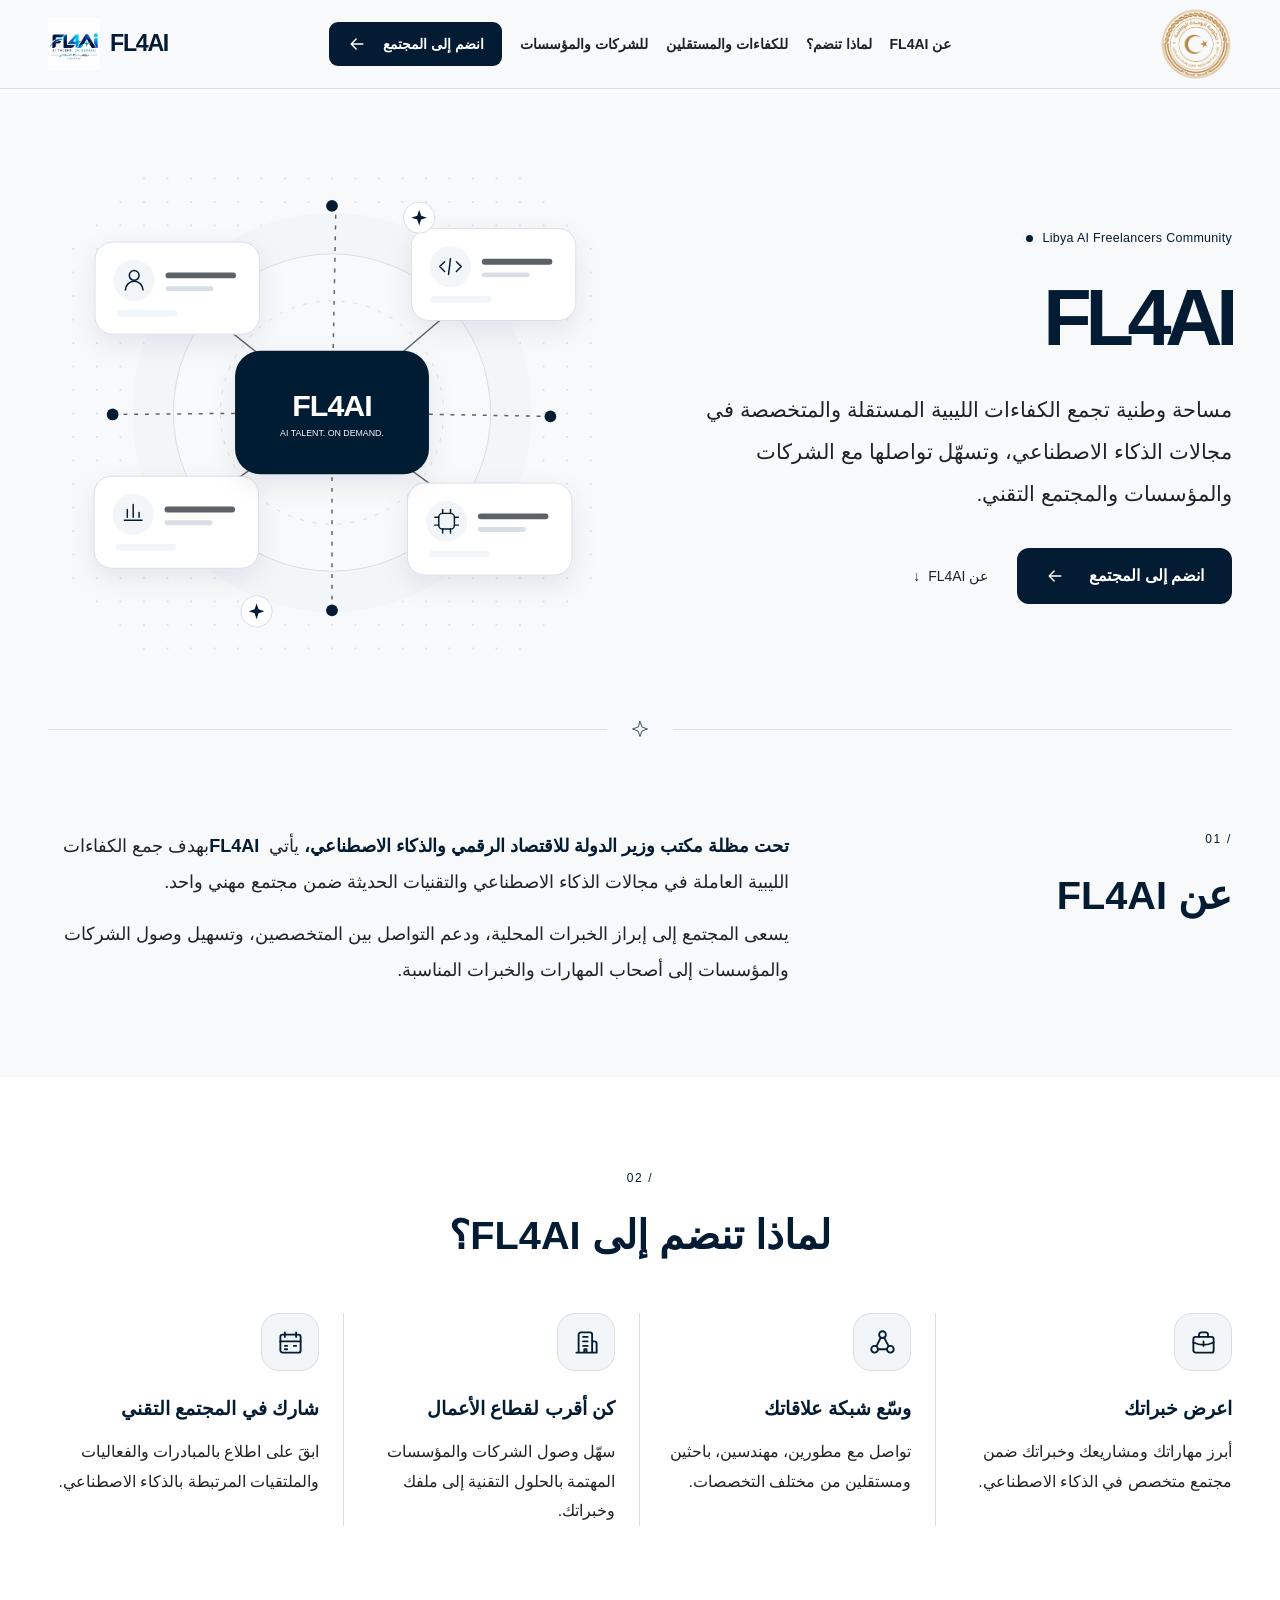
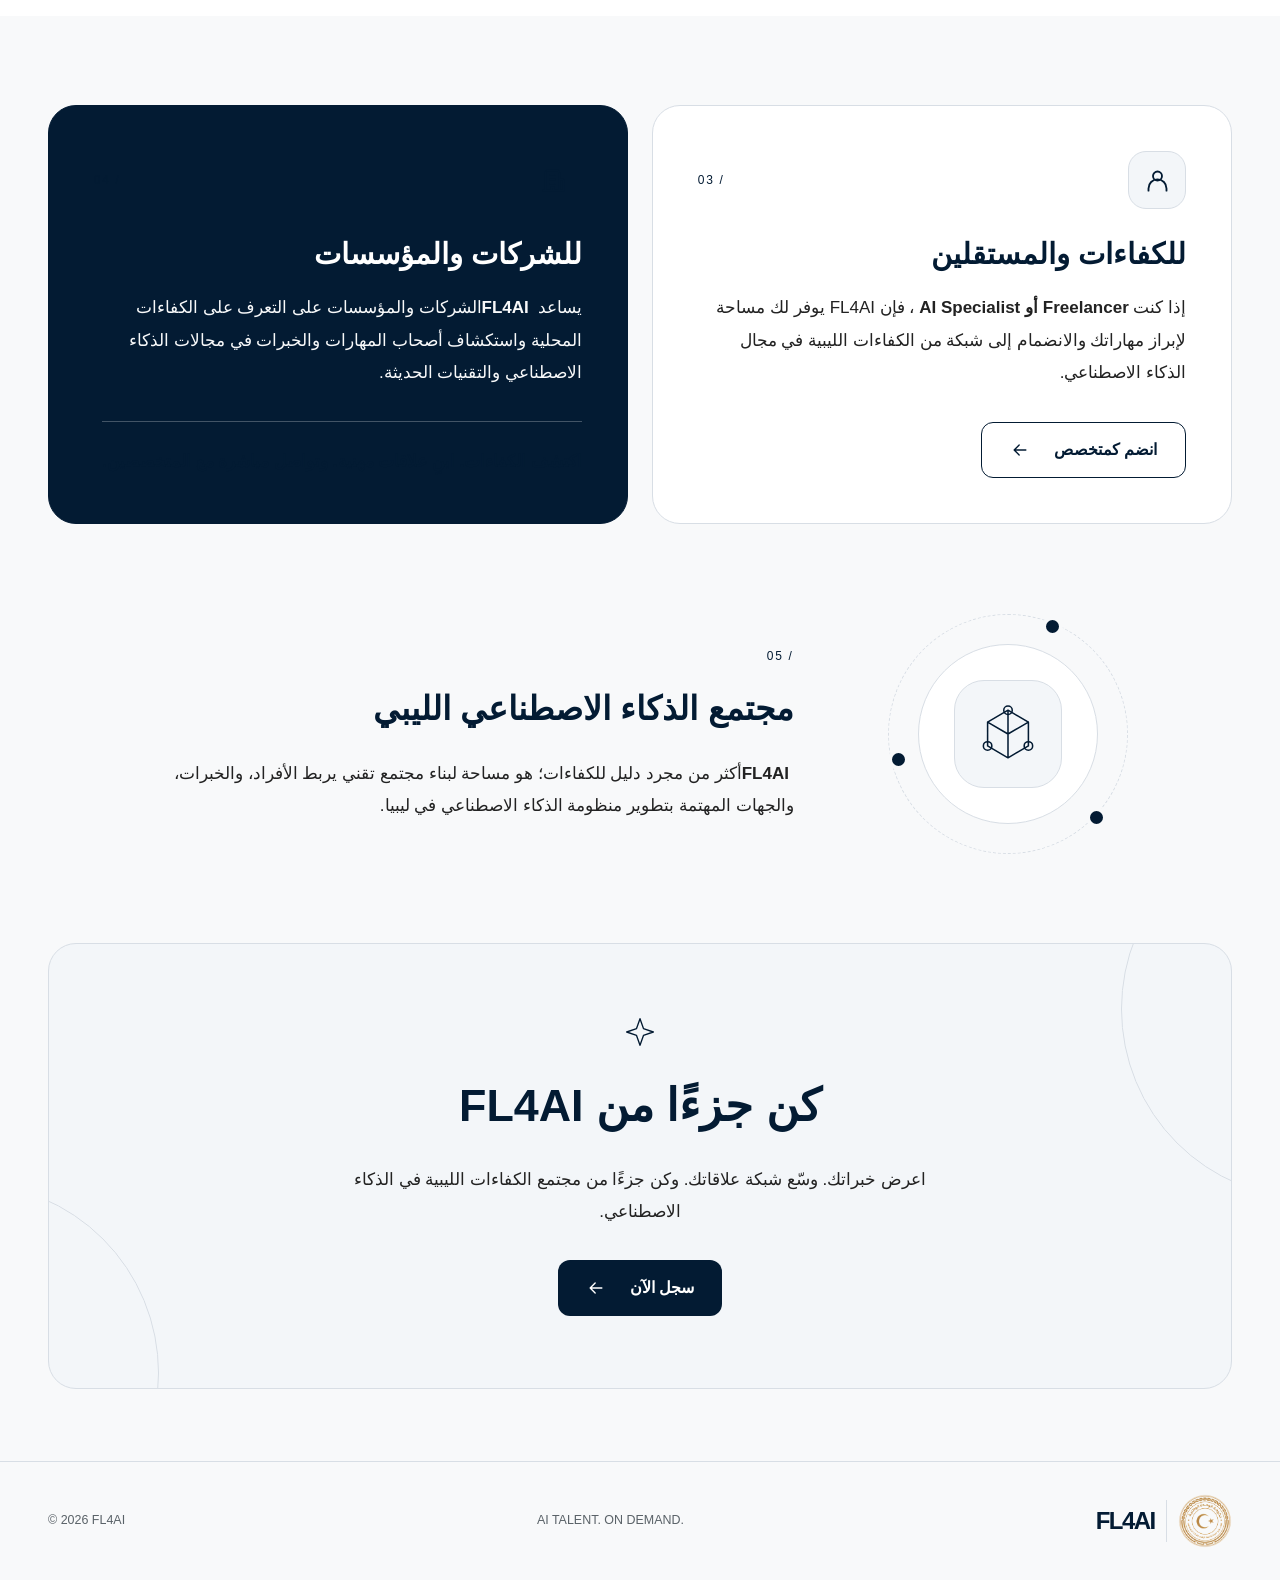
==== commit 89242eed: "Remove hero title dot" ====
--- a/index.html
+++ b/index.html
@@ -211,10 +211,7 @@
               dir="ltr"
             >
               FL4AI
-              <span
-                class="title-dot"
-                aria-hidden="true"
-              >.</span>
+              
             </h1>
 
 
@@ -1099,16 +1096,7 @@
             </a>
 
 
-            <noscript>
-
-              <p
-                class="no-script-note"
-                id="registration-fallback"
-              >
-                رابط التسجيل غير متاح في هذه النسخة.
-              </p>
-
-            </noscript>
+            
 
           </div>
 
@@ -1207,7 +1195,7 @@
 
 
       <p id="registration-description">
-        رابط التسجيل غير متاح حالياً.
+       سيتم نقلك إلى نموذج التسجيل
       </p>
 
 
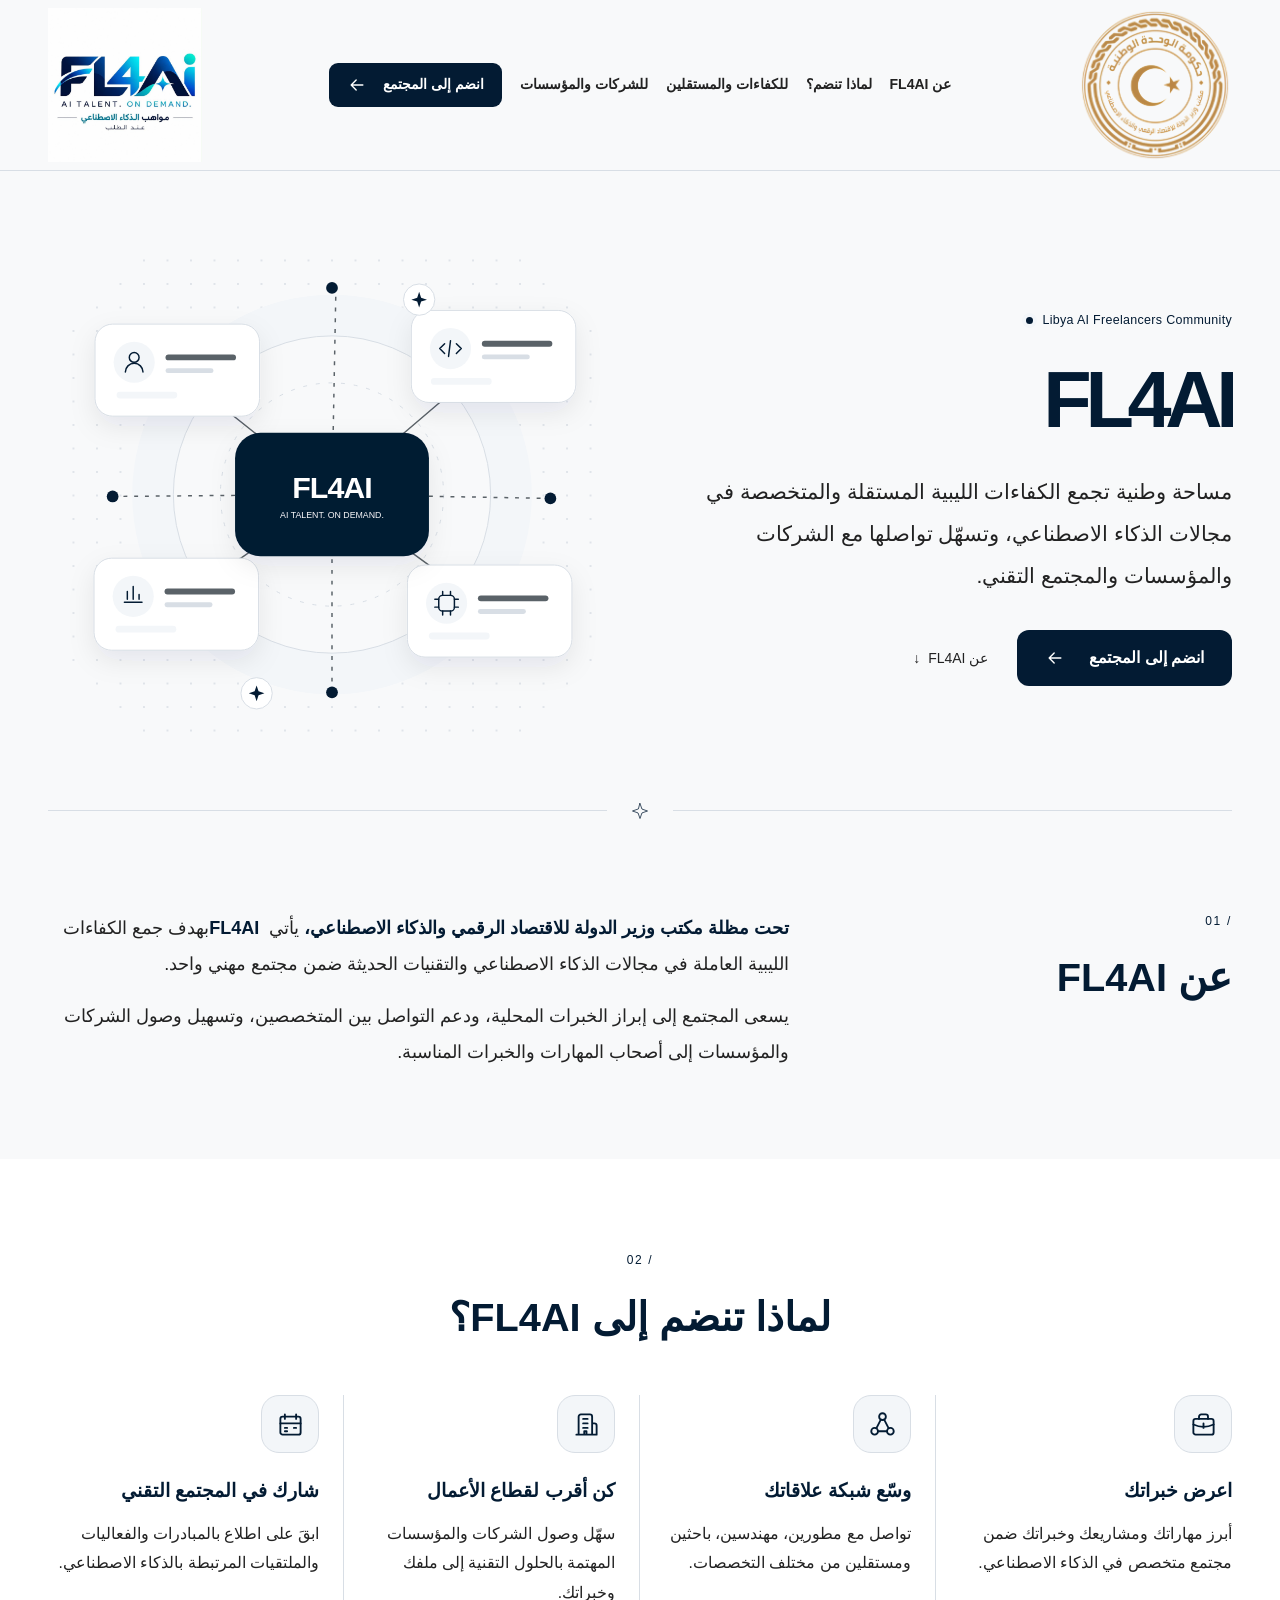
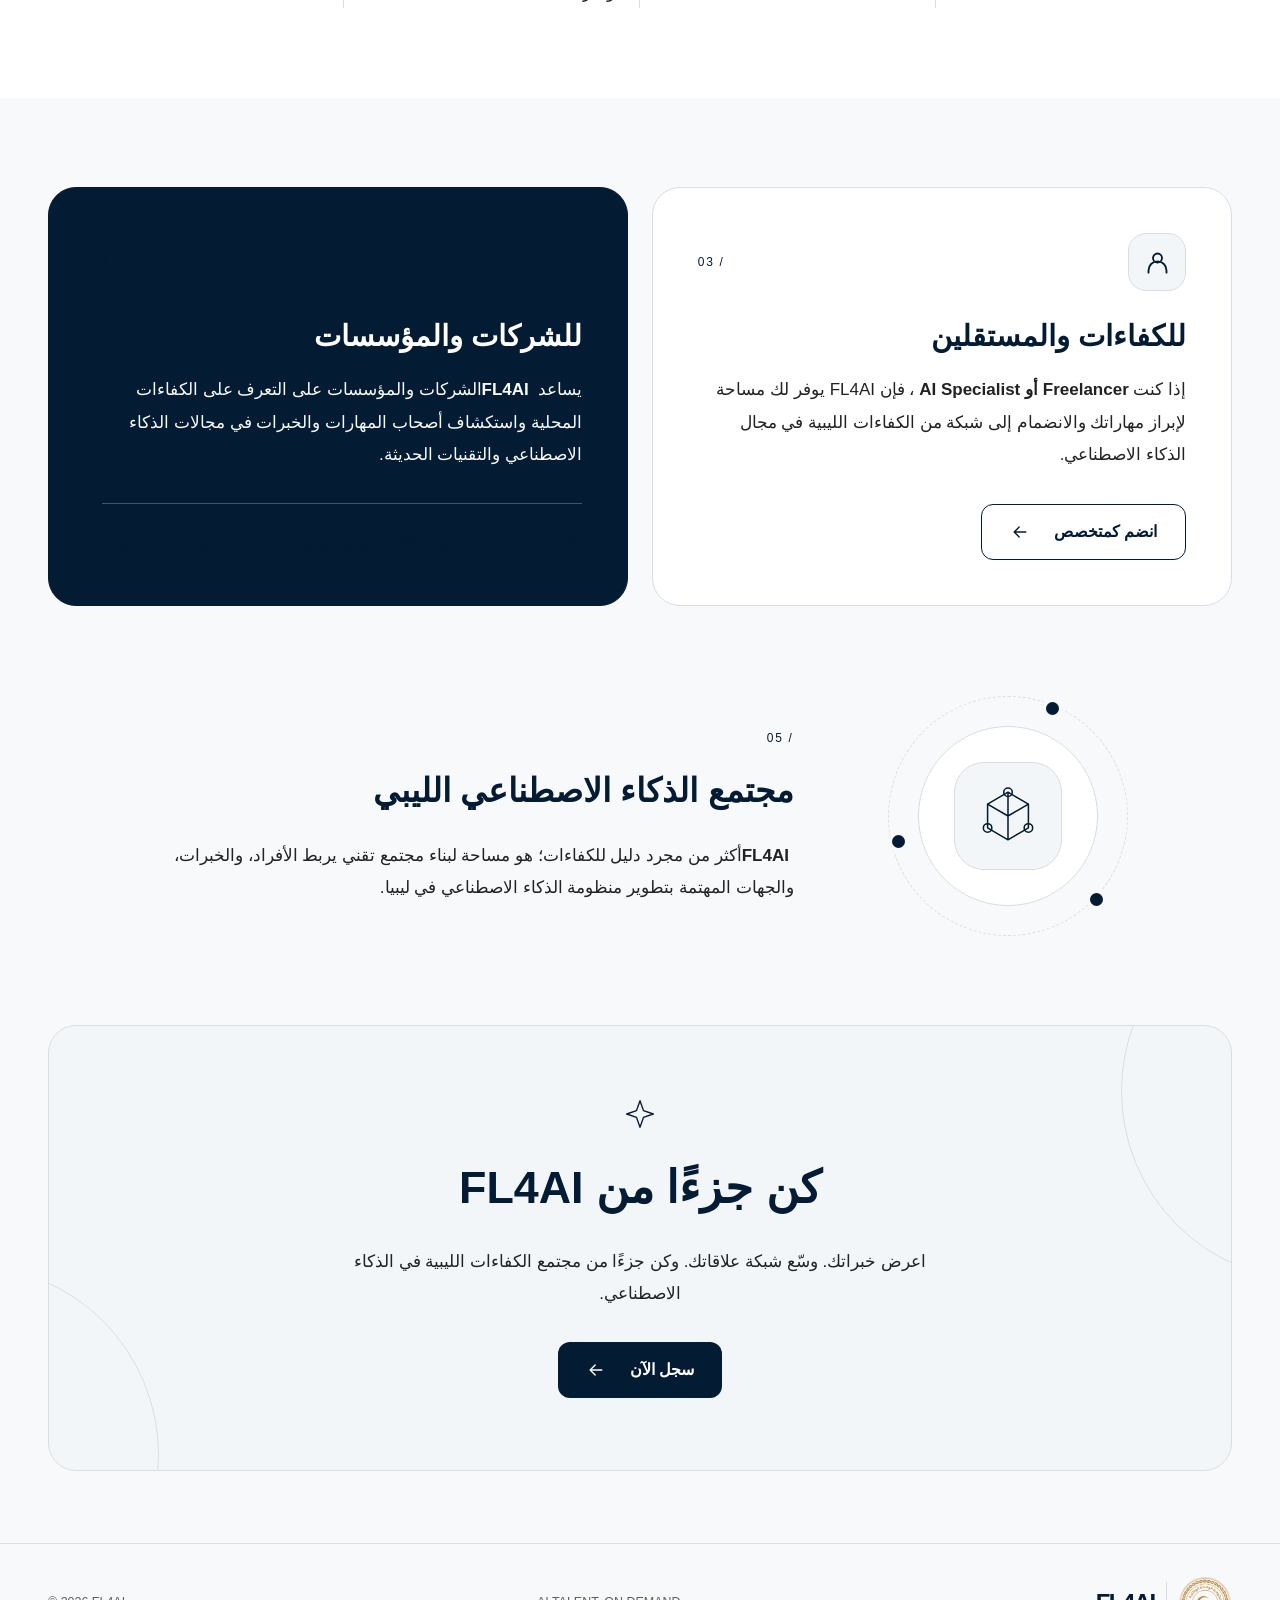
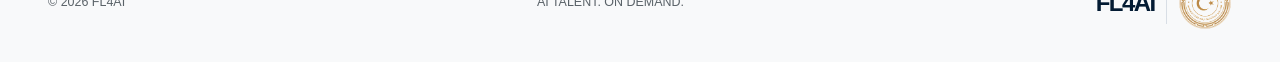
==== commit 845b6240: "Refine header logos" ====
--- a/index.html
+++ b/index.html
@@ -95,13 +95,12 @@
         <div class="navbar-ministry">
 
           <img
-            class="navbar-ministry-logo"
-            src="./assets/ministry-logo.png"
-            alt="مكتب وزير الدولة للاقتصاد الرقمي والذكاء الاصطناعي"
-            width="72"
-            height="72"
-            decoding="async"
-          >
+  class="navbar-ministry-logo"
+  src="./assets/ministry-logo.png"
+  alt="مكتب وزير الدولة للاقتصاد الرقمي والذكاء الاصطناعي"
+  decoding="async"
+  style="width: clamp(120px, 12vw, 165px); height: auto; object-fit: contain;"
+>
 
         </div>
 
@@ -156,26 +155,19 @@
 
 
         <a
-          class="navbar-project"
-          href="#home"
-          dir="ltr"
-          aria-label="FL4AI، الصفحة الرئيسية"
-        >
-
-          <img
-            class="navbar-project-logo"
-            src="./assets/fl4ai-logo.jpg"
-            alt="FL4AI"
-            width="52"
-            height="52"
-            decoding="async"
-          >
-
-          <span class="navbar-project-name">
-            FL4AI
-          </span>
-
-        </a>
+  class="navbar-project"
+  href="#home"
+  dir="ltr"
+  aria-label="FL4AI، الصفحة الرئيسية"
+>
+  <img
+    class="navbar-project-logo"
+    src="./assets/fl4ai-logo.jpg"
+    alt="FL4AI"
+    decoding="async"
+    style="width: clamp(120px, 12vw, 165px); height: auto; object-fit: contain;"
+  >
+</a>
 
       </div>
 
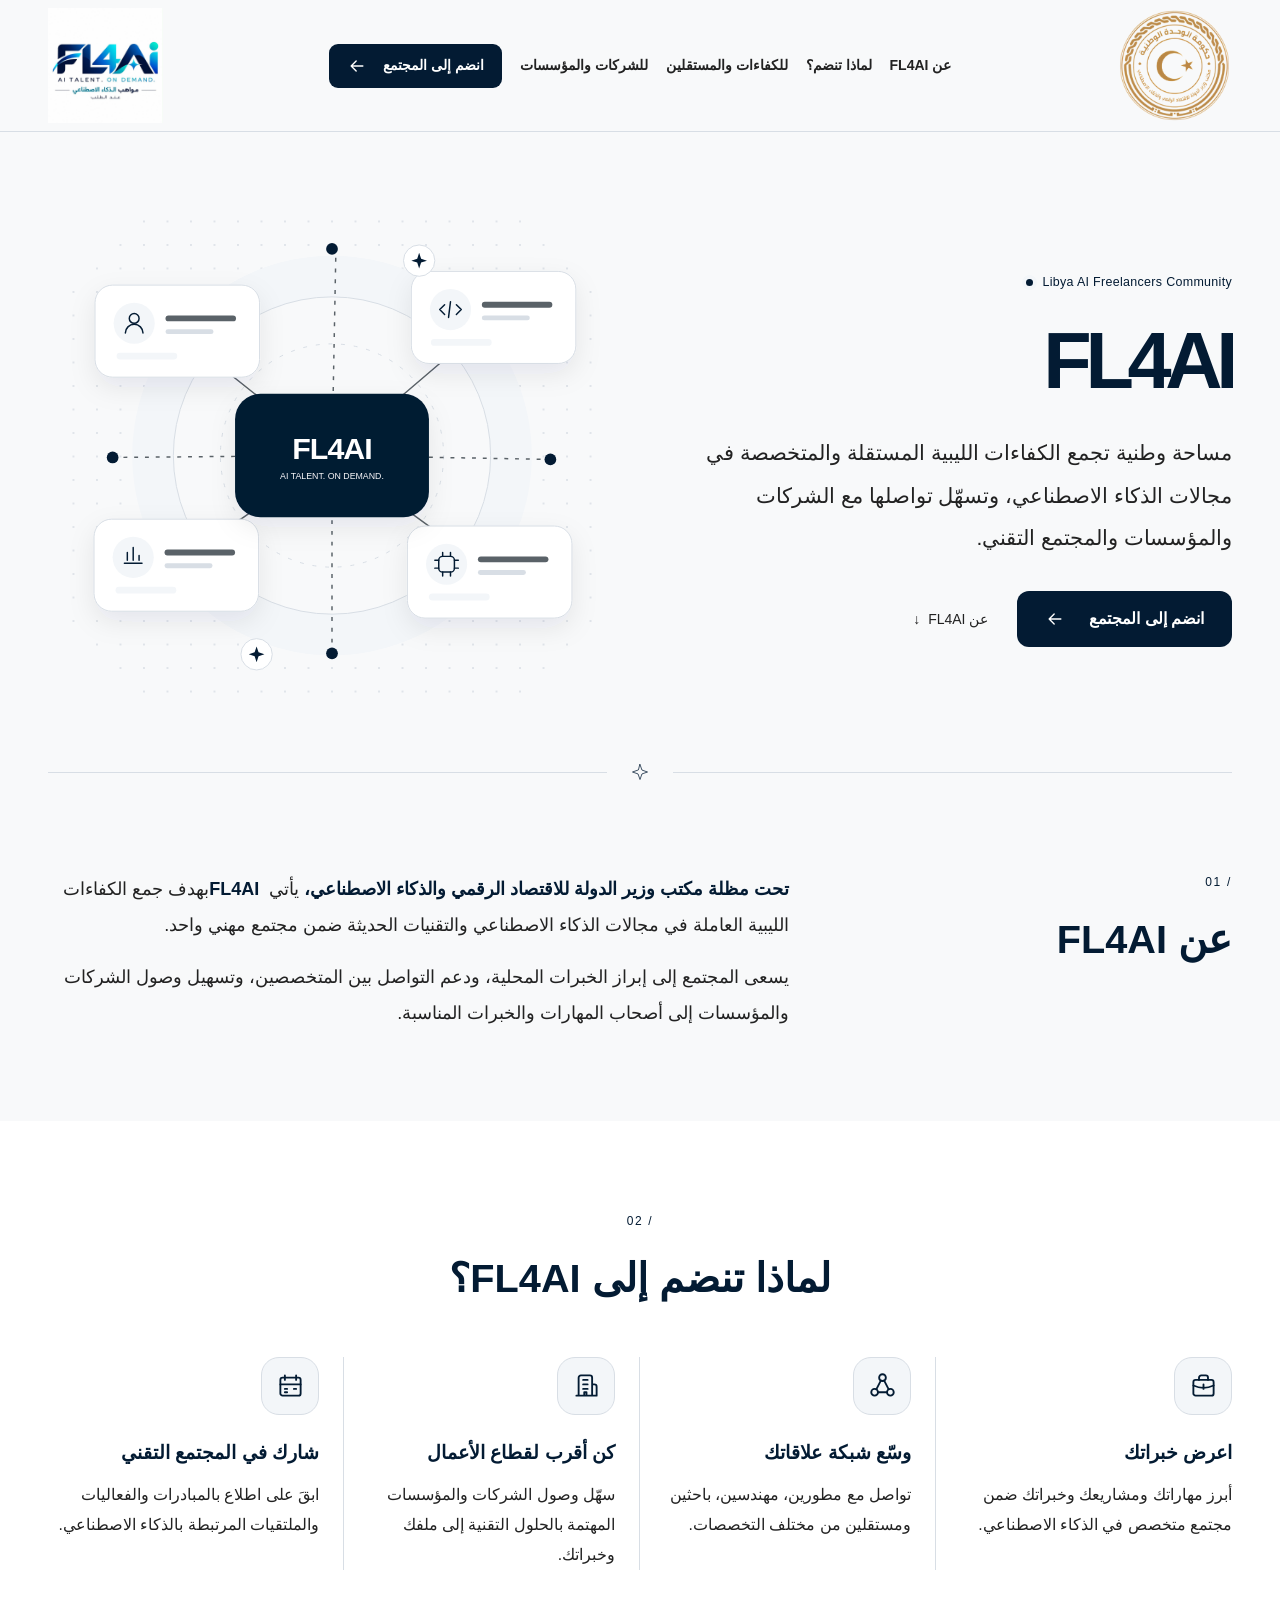
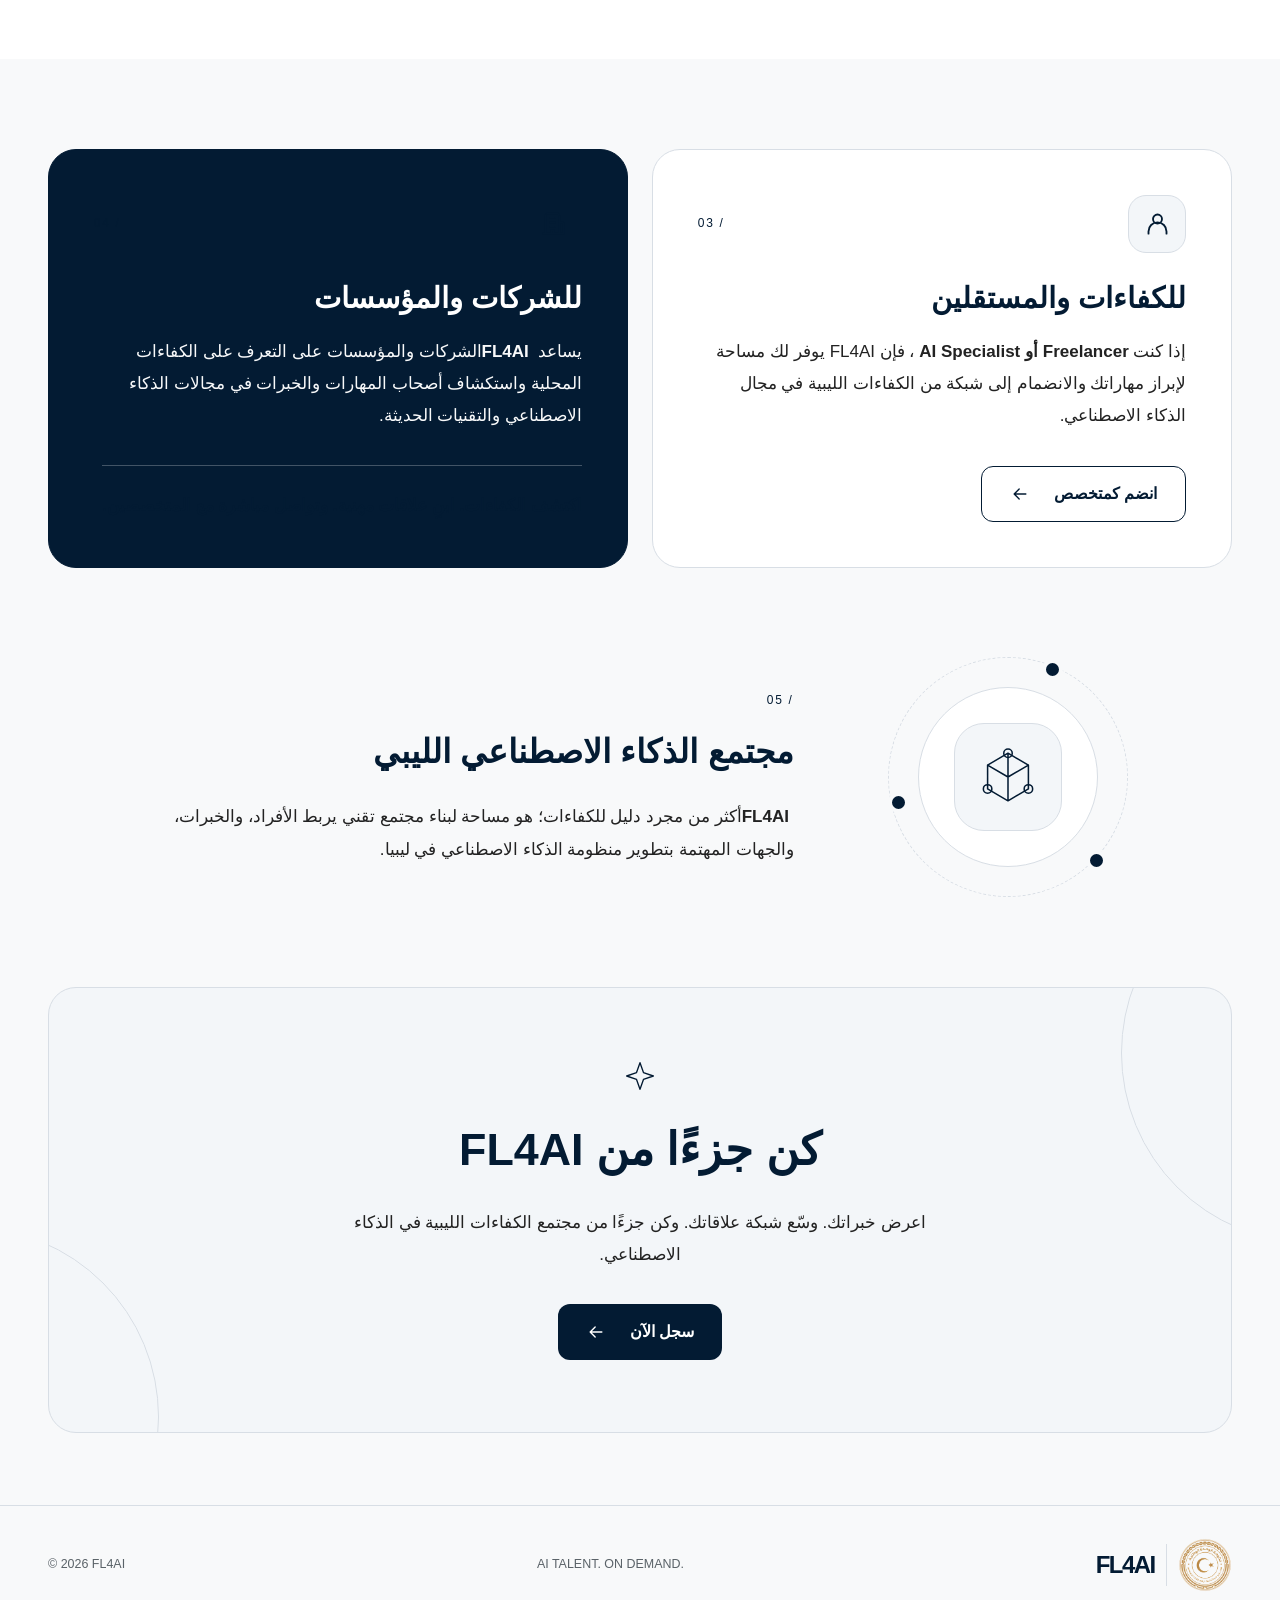
==== commit d2504b77: "Adjust header logo sizes" ====
--- a/index.html
+++ b/index.html
@@ -99,7 +99,7 @@
   src="./assets/ministry-logo.png"
   alt="مكتب وزير الدولة للاقتصاد الرقمي والذكاء الاصطناعي"
   decoding="async"
-  style="width: clamp(120px, 12vw, 165px); height: auto; object-fit: contain;"
+  style="width: clamp(90px, 9vw, 125px); height: auto; object-fit: contain;"
 >
 
         </div>
@@ -165,7 +165,7 @@
     src="./assets/fl4ai-logo.jpg"
     alt="FL4AI"
     decoding="async"
-    style="width: clamp(120px, 12vw, 165px); height: auto; object-fit: contain;"
+    style="width: clamp(90px, 9vw, 125px); height: auto; object-fit: contain;"
   >
 </a>
 
